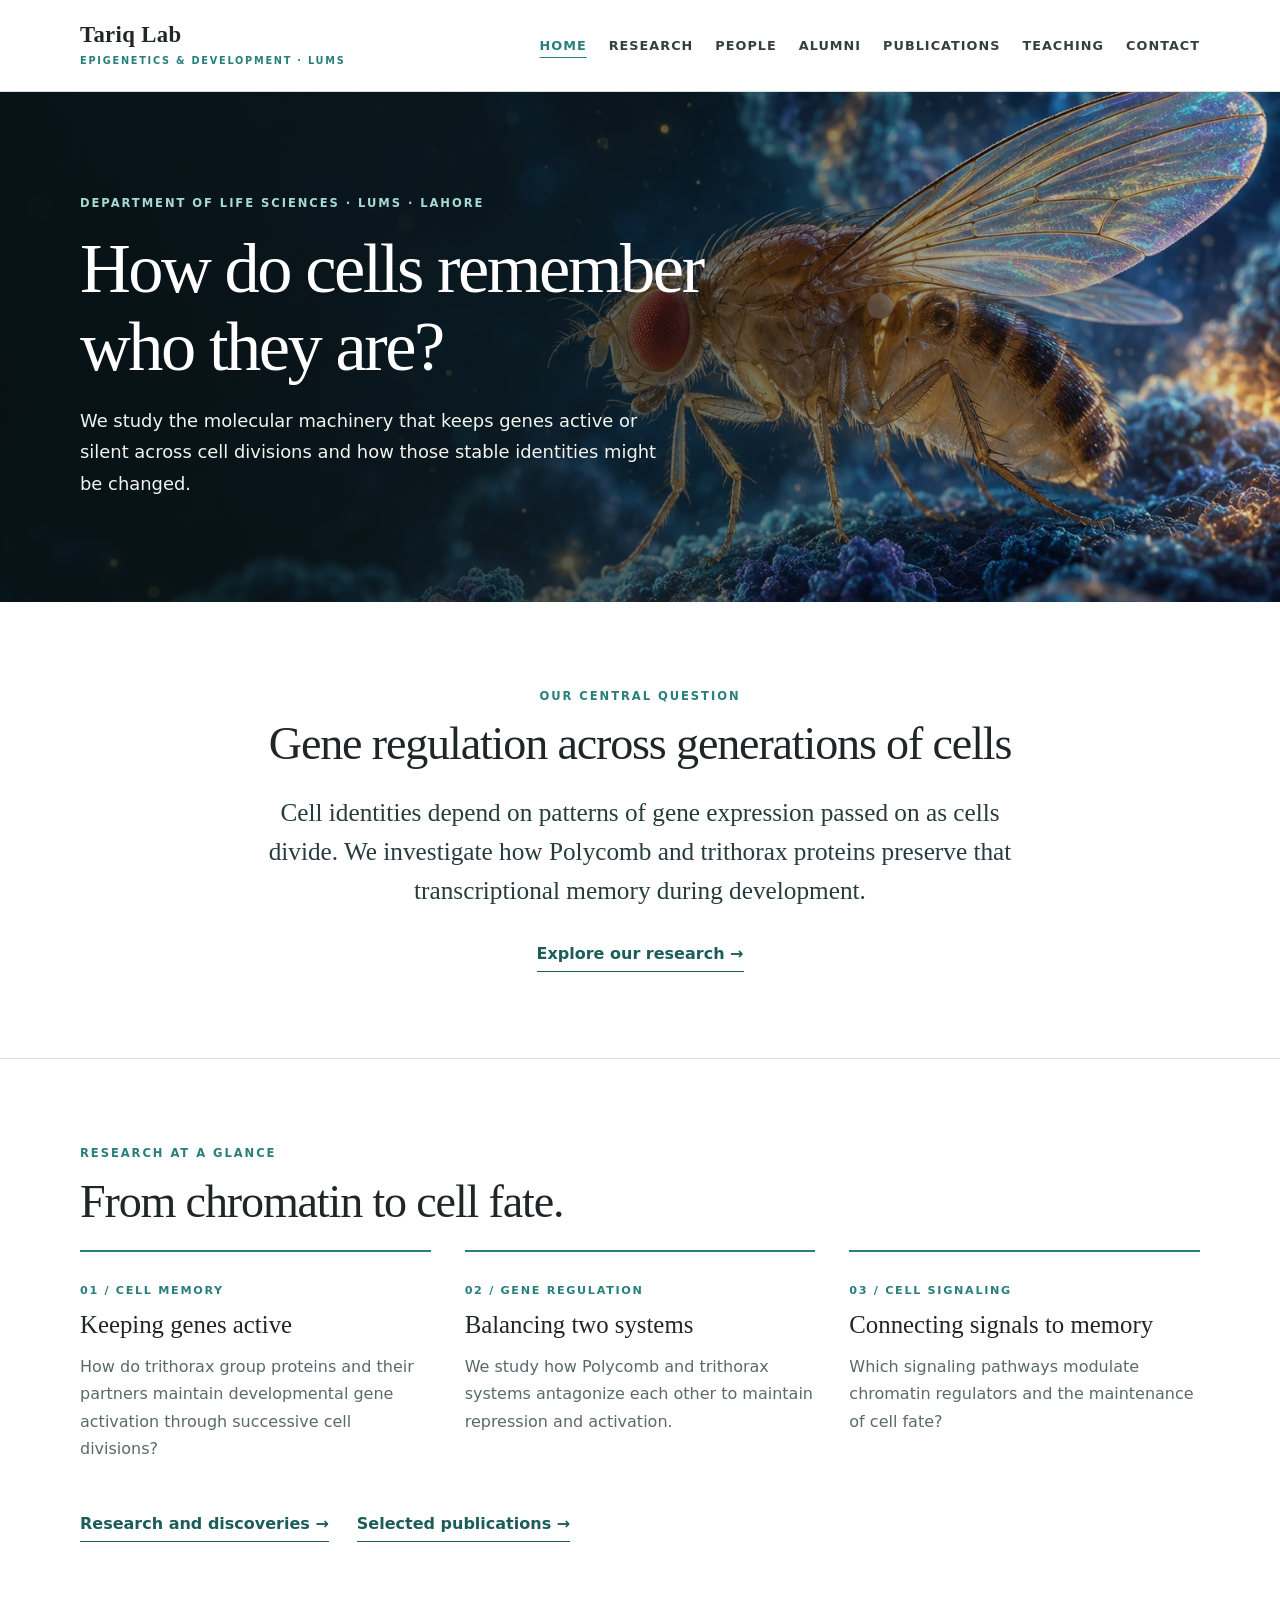
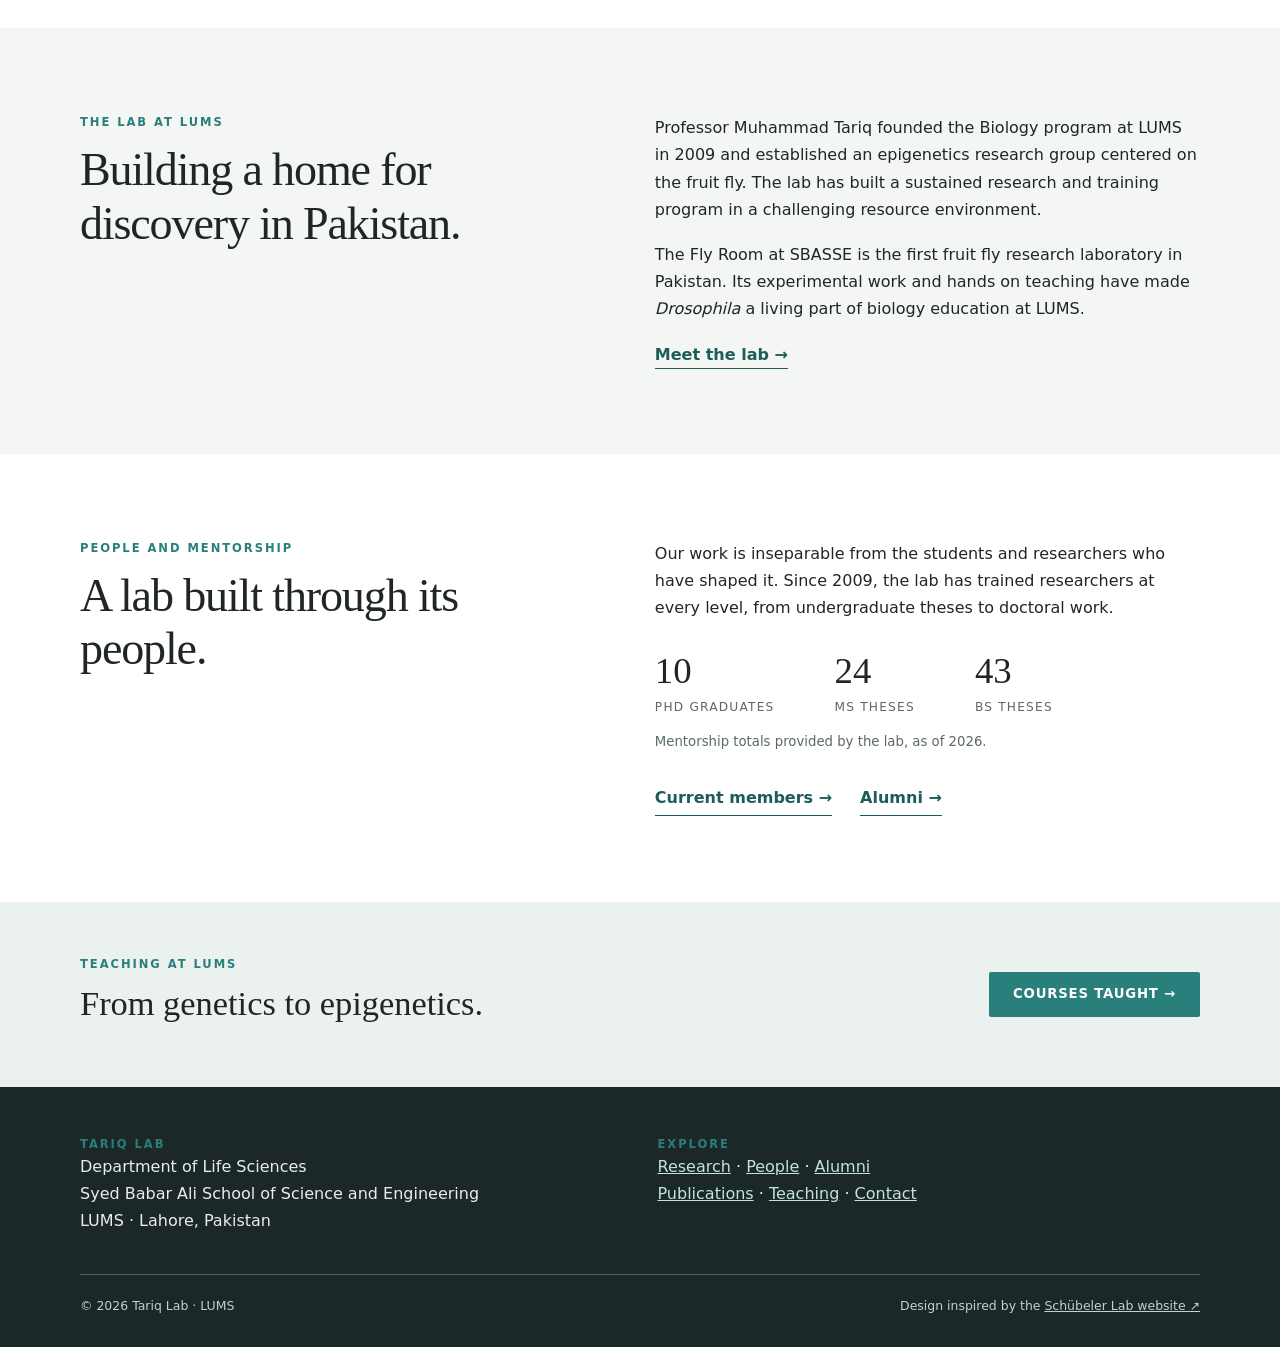
==== index.html @ 20d1ddca "Clarify Polycomb and trithorax antagonism" ====
<!doctype html>
<html lang="en"><head><meta charset="utf-8"><meta name="viewport" content="width=device-width, initial-scale=1">
<meta name="description" content="The Tariq Lab at LUMS studies epigenetic cell memory, Polycomb and trithorax gene regulation, and the maintenance of cell fate."><meta name="theme-color" content="#1c2728">
<title>Home | Tariq Lab · LUMS</title>
<link rel="icon" type="image/svg+xml" href="data:image/svg+xml,%3Csvg xmlns='http://www.w3.org/2000/svg' viewBox='0 0 64 64'%3E%3Crect width='64' height='64' rx='5' fill='%231c2728'/%3E%3Cpath d='M13 18h38M32 18v30M21 48h22' fill='none' stroke='%23d9e9e3' stroke-width='5' stroke-linecap='round'/%3E%3Ccircle cx='32' cy='32' r='6' fill='%23287f7b'/%3E%3C/svg%3E">
<link rel="stylesheet" href="styles.css"></head><body>
<a class="skip" href="#main">Skip to content</a>
<header class="site-header"><div class="wrap header-inner">
  <a class="wordmark" href="index.html">Tariq Lab<span>Epigenetics &amp; Development · LUMS</span></a>
  <nav class="desktop-nav" aria-label="Main navigation"><a href="index.html" aria-current="page">Home</a><a href="research.html">Research</a><a href="people.html">People</a><a href="alumni.html">Alumni</a><a href="publications.html">Publications</a><a href="teaching.html">Teaching</a><a href="contact.html">Contact</a></nav>
  <details class="mobile-menu"><summary>Menu</summary><nav class="mobile-nav" aria-label="Mobile navigation"><a href="index.html" aria-current="page">Home</a><a href="research.html">Research</a><a href="people.html">People</a><a href="alumni.html">Alumni</a><a href="publications.html">Publications</a><a href="teaching.html">Teaching</a><a href="contact.html">Contact</a></nav></details>
</div></header>
<section class="masthead home" aria-labelledby="page-title"><div class="wrap"><div class="eyebrow">Department of Life Sciences · LUMS · Lahore</div><h1 id="page-title">How do cells remember who they are?</h1><p>We study the molecular machinery that keeps genes active or silent across cell divisions and how those stable identities might be changed.</p></div></section>
<main id="main"><section class="section"><div class="wrap intro center"><div class="eyebrow">Our central question</div><h2>Gene regulation across generations of cells</h2><p class="lead">Cell identities depend on patterns of gene expression passed on as cells divide. We investigate how Polycomb and trithorax proteins preserve that transcriptional memory during development.</p><div class="link-row" style="justify-content:center"><a class="text-link" href="research.html">Explore our research →</a></div></div></section>
<hr class="rule"><section class="section"><div class="wrap"><div class="eyebrow">Research at a glance</div><h2>From chromatin to cell fate.</h2><div class="three">
  <article class="feature"><span class="number">01 / CELL MEMORY</span><h3>Keeping genes active</h3><p>How do trithorax group proteins and their partners maintain developmental gene activation through successive cell divisions?</p></article>
  <article class="feature"><span class="number">02 / GENE REGULATION</span><h3>Balancing two systems</h3><p>We study how Polycomb and trithorax systems antagonize each other to maintain repression and activation.</p></article>
  <article class="feature"><span class="number">03 / CELL SIGNALING</span><h3>Connecting signals to memory</h3><p>Which signaling pathways modulate chromatin regulators and the maintenance of cell fate?</p></article>
</div><div class="link-row"><a class="text-link" href="research.html">Research and discoveries →</a><a class="text-link" href="publications.html">Selected publications →</a></div></div></section>
<section class="section soft"><div class="wrap split"><div><div class="eyebrow">The lab at LUMS</div><h2>Building a home for discovery in Pakistan.</h2></div><div><p>Professor Muhammad Tariq founded the Biology program at LUMS in 2009 and established an epigenetics research group centered on the fruit fly. The lab has built a sustained research and training program in a challenging resource environment.</p><p>The Fly Room at SBASSE is the first fruit fly research laboratory in Pakistan. Its experimental work and hands on teaching have made <em>Drosophila</em> a living part of biology education at LUMS.</p><a class="text-link" href="people.html">Meet the lab →</a></div></div></section>
<section class="section"><div class="wrap split"><div><div class="eyebrow">People and mentorship</div><h2>A lab built through its people.</h2></div><div><p>Our work is inseparable from the students and researchers who have shaped it. Since 2009, the lab has trained researchers at every level, from undergraduate theses to doctoral work.</p><div class="stat-row"><div><strong>10</strong><span>PhD graduates</span></div><div><strong>24</strong><span>MS theses</span></div><div><strong>43</strong><span>BS theses</span></div></div><p class="small-note">Mentorship totals provided by the lab, as of 2026.</p><div class="link-row"><a class="text-link" href="people.html">Current members →</a><a class="text-link" href="alumni.html">Alumni →</a></div></div></div></section></main>
<aside class="related"><div class="wrap related-inner"><div><div class="eyebrow">Teaching at LUMS</div><h2>From genetics to epigenetics.</h2></div><a class="button" href="teaching.html">Courses taught →</a></div></aside>
<footer class="site-footer"><div class="wrap">
  <div class="footer-grid"><div><div class="eyebrow">Tariq Lab</div><p>Department of Life Sciences<br>Syed Babar Ali School of Science and Engineering<br>LUMS · Lahore, Pakistan</p></div>
  <div><div class="eyebrow">Explore</div><p><a href="research.html">Research</a> · <a href="people.html">People</a> · <a href="alumni.html">Alumni</a><br><a href="publications.html">Publications</a> · <a href="teaching.html">Teaching</a> · <a href="contact.html">Contact</a></p></div></div>
  <div class="footer-small"><span>© 2026 Tariq Lab · LUMS</span><span>Design inspired by the <a href="https://www.schubelerlab.org/" target="_blank" rel="noopener noreferrer">Schübeler Lab website ↗</a></span></div>
</div></footer>
</body></html>
---- styles.css ----
:root{--ink:#202627;--muted:#5b696a;--teal:#287f7b;--teal-dark:#1c5d59;--line:#d8dfdb;--paper:#fff;--soft:#f4f6f4;--serif:Georgia,'Times New Roman',serif}
*{box-sizing:border-box}html{scroll-behavior:smooth}body{margin:0;color:var(--ink);background:var(--paper);font:16px/1.7 system-ui,-apple-system,'Segoe UI',sans-serif}a{color:var(--teal-dark)}a:hover{color:#112f2d}a:focus-visible,summary:focus-visible{outline:3px solid var(--teal);outline-offset:4px}img{max-width:100%;display:block}.wrap{width:min(1120px,calc(100% - 48px));margin:auto}.narrow{max-width:760px;margin-inline:auto}.skip{position:absolute;left:-9999px;top:10px;background:white;padding:8px;z-index:20}.skip:focus{left:12px}
.site-header{background:#fff;border-bottom:1px solid var(--line);position:relative;z-index:5}.header-inner{min-height:91px;display:flex;align-items:center;justify-content:space-between;gap:34px}.wordmark{font:700 1.42rem/1 var(--serif);letter-spacing:.015em;color:var(--ink);text-decoration:none;white-space:nowrap}.wordmark span{display:block;font:600 .61rem/1.4 system-ui,sans-serif;letter-spacing:.18em;text-transform:uppercase;color:var(--teal);margin-top:7px}.desktop-nav{display:flex;gap:22px;align-items:center;flex-wrap:wrap}.desktop-nav a,.mobile-nav a{color:#34403f;text-decoration:none;font-size:.8rem;font-weight:650;letter-spacing:.08em;text-transform:uppercase}.desktop-nav a:hover,.desktop-nav a[aria-current],.mobile-nav a[aria-current]{color:var(--teal);text-decoration:underline;text-underline-offset:7px}.mobile-menu{display:none}
.eyebrow,.kicker{font-size:.72rem;line-height:1.5;letter-spacing:.17em;text-transform:uppercase;font-weight:750;color:var(--teal)}.masthead{position:relative;background:#151d1e;color:#fff;isolation:isolate;overflow:hidden}.masthead:before{content:'';position:absolute;inset:0;background:linear-gradient(90deg,rgba(8,18,19,.92) 0%,rgba(12,24,24,.75) 42%,rgba(12,24,24,.12) 100%),url('fly-editorial.webp') center 47%/cover;z-index:0}.masthead.home{min-height:510px;display:flex;align-items:center}.masthead.inner{min-height:260px;display:flex;align-items:center}.masthead.inner:before{background:linear-gradient(90deg,rgba(8,18,19,.94),rgba(8,18,19,.63)),url('fly-editorial.webp') center 51%/cover}.masthead h1{font:400 clamp(2.6rem,5.5vw,5rem)/1.1 var(--serif);letter-spacing:-.035em;max-width:750px;margin:18px 0 20px}.masthead.home h1{max-width:680px}.masthead p{font-size:1.12rem;max-width:600px;line-height:1.75;color:#f1f4f1;margin:0}.masthead .eyebrow{color:#a7dad3}.masthead .wrap{position:relative;z-index:1;padding-block:74px}.masthead.inner .wrap{padding-block:55px}.hero-credit{position:absolute;z-index:1;bottom:15px;right:max(24px,calc((100vw - 1120px)/2));font-size:.68rem;color:#e3efeb;background:#18272699;padding:4px 9px}
.section{padding:86px 0}.section.soft{background:var(--soft)}.section h2,.page-title{font:400 clamp(2.1rem,3.6vw,3.45rem)/1.16 var(--serif);letter-spacing:-.025em;margin:12px 0 22px}.section h3{font:400 1.55rem/1.25 var(--serif);margin:8px 0 12px}.section p{margin:0 0 18px}.lead{font:400 clamp(1.23rem,2vw,1.58rem)/1.55 var(--serif);color:#283c3c}.intro{max-width:780px}.intro.center{text-align:center;margin:auto}.intro.center .lead{margin:0}.text-link{font-weight:700;text-decoration:none;border-bottom:1px solid currentColor;padding-bottom:4px}.text-link:hover{border-bottom-width:2px}.button{display:inline-flex;align-items:center;justify-content:center;background:var(--teal);color:white;text-decoration:none;border-radius:2px;padding:11px 24px;font-weight:700;font-size:.83rem;letter-spacing:.06em;text-transform:uppercase}.button:hover{color:white;background:var(--teal-dark)}.link-row{display:flex;gap:28px;align-items:center;flex-wrap:wrap;margin-top:30px}.rule{border:0;border-top:1px solid var(--line);margin:0}.split{display:grid;grid-template-columns:minmax(0,1fr) minmax(0,1.15fr);gap:9%;align-items:start}.statement{font:400 1.65rem/1.5 var(--serif);max-width:850px;margin:0 auto;text-align:center}.three{display:grid;grid-template-columns:repeat(3,minmax(0,1fr));gap:34px}.feature{border-top:2px solid var(--teal);padding-top:23px}.feature .number{font:.7rem system-ui,sans-serif;color:var(--teal);font-weight:700;letter-spacing:.15em}.feature p{color:var(--muted)}.feature a{font-size:.85rem;font-weight:700}.chapter{display:grid;grid-template-columns:190px minmax(0,1fr);gap:55px}.side{font-size:.75rem;font-weight:700;letter-spacing:.13em;text-transform:uppercase;color:var(--muted);padding-top:14px}.side a{display:block;margin:0 0 12px;text-decoration:none}.side a[aria-current]{color:var(--teal)}.side .side-title{font:400 1.16rem var(--serif);letter-spacing:0;text-transform:none;color:var(--teal);margin-bottom:18px}.chapter-body{max-width:815px}.chapter-body>p{max-width:760px}.divider-heading{font:400 2rem/1.2 var(--serif);margin:56px 0 22px}.items{border-top:1px solid var(--line)}.item{padding:22px 0;border-bottom:1px solid var(--line);display:grid;grid-template-columns:115px 1fr;gap:25px}.item .label{font-size:.74rem;letter-spacing:.1em;text-transform:uppercase;font-weight:700;color:var(--teal)}.item h3{margin:0 0 5px;font:400 1.42rem/1.3 var(--serif)}.item p{margin:0;color:var(--muted)}.item .year{font:400 1.45rem var(--serif);color:var(--teal)}.item .pub-title{font:400 1.31rem/1.35 var(--serif);text-decoration:none}.item .pub-meta{font-size:.87rem;color:var(--muted);margin-top:7px}.people-grid{display:grid;grid-template-columns:repeat(3,minmax(0,1fr));gap:0 30px}.person{padding:23px 0 24px;border-top:1px solid var(--line)}.person h3{font:400 1.33rem/1.3 var(--serif);margin:0 0 5px}.person .role{color:var(--teal);font-size:.74rem;text-transform:uppercase;letter-spacing:.1em;font-weight:750;margin:0 0 5px}.person p{font-size:.87rem;color:var(--muted);margin:0}.person .years{font-size:.79rem;color:var(--muted)}.stat-row{display:flex;gap:60px;flex-wrap:wrap;margin:28px 0 12px}.stat-row strong{display:block;font:400 2.3rem var(--serif)}.stat-row span{font-size:.76rem;text-transform:uppercase;letter-spacing:.1em;color:var(--muted)}.small-note{font-size:.83rem;color:var(--muted)}.related{background:#eaf1ee;padding:54px 0}.related-inner{display:flex;align-items:center;justify-content:space-between;gap:30px}.related h2{font:400 2.15rem/1.25 var(--serif);margin:8px 0}.site-footer{background:#1c2728;color:#e8eeea;padding:49px 0 30px}.footer-grid{display:grid;grid-template-columns:1fr 1fr;gap:35px;align-items:start}.site-footer a{color:#c2e3da}.site-footer p{margin:0}.footer-small{border-top:1px solid #526260;margin-top:40px;padding-top:20px;display:flex;justify-content:space-between;gap:25px;flex-wrap:wrap;font-size:.78rem;color:#c4d0cd}.footer-small a{color:#c4d0cd}
@media(max-width:1050px){.desktop-nav{gap:13px}.desktop-nav a{font-size:.72rem}.wordmark{font-size:1.3rem}}@media(max-width:900px){.wrap{width:min(100% - 36px,1120px)}.header-inner{min-height:75px}.desktop-nav{display:none}.mobile-menu{display:block;position:relative}.mobile-menu summary{cursor:pointer;list-style:none;border:1px solid var(--line);padding:7px 13px;color:var(--ink);font-size:.85rem}.mobile-menu summary::-webkit-details-marker{display:none}.mobile-nav{position:absolute;right:0;top:43px;min-width:220px;background:white;box-shadow:0 15px 35px #18262625;border:1px solid var(--line);padding:12px 20px}.mobile-nav a{display:block;padding:9px 0}.masthead.home{min-height:480px}.masthead:before{background:linear-gradient(90deg,rgba(8,18,19,.90),rgba(8,18,19,.55)),url('fly-editorial.webp') 61% center/cover}.masthead.inner{min-height:220px}.masthead h1{font-size:clamp(2.4rem,9vw,3.8rem)}.section{padding:59px 0}.split,.chapter{display:block}.side{border-bottom:1px solid var(--line);padding-bottom:15px;margin-bottom:29px}.side .side-title{display:block;margin-bottom:12px}.side a{display:inline-block;margin-right:18px}.three,.people-grid{grid-template-columns:1fr 1fr}.related-inner,.footer-grid{display:block}.related .button{margin-top:20px}.footer-grid>div+div{margin-top:25px}}@media(max-width:520px){.three,.people-grid{grid-template-columns:1fr}.item{grid-template-columns:minmax(0,1fr);gap:8px}.item .label{overflow-wrap:anywhere}.stat-row{gap:30px}.masthead .wrap{padding-block:58px}.hero-credit{display:none}}
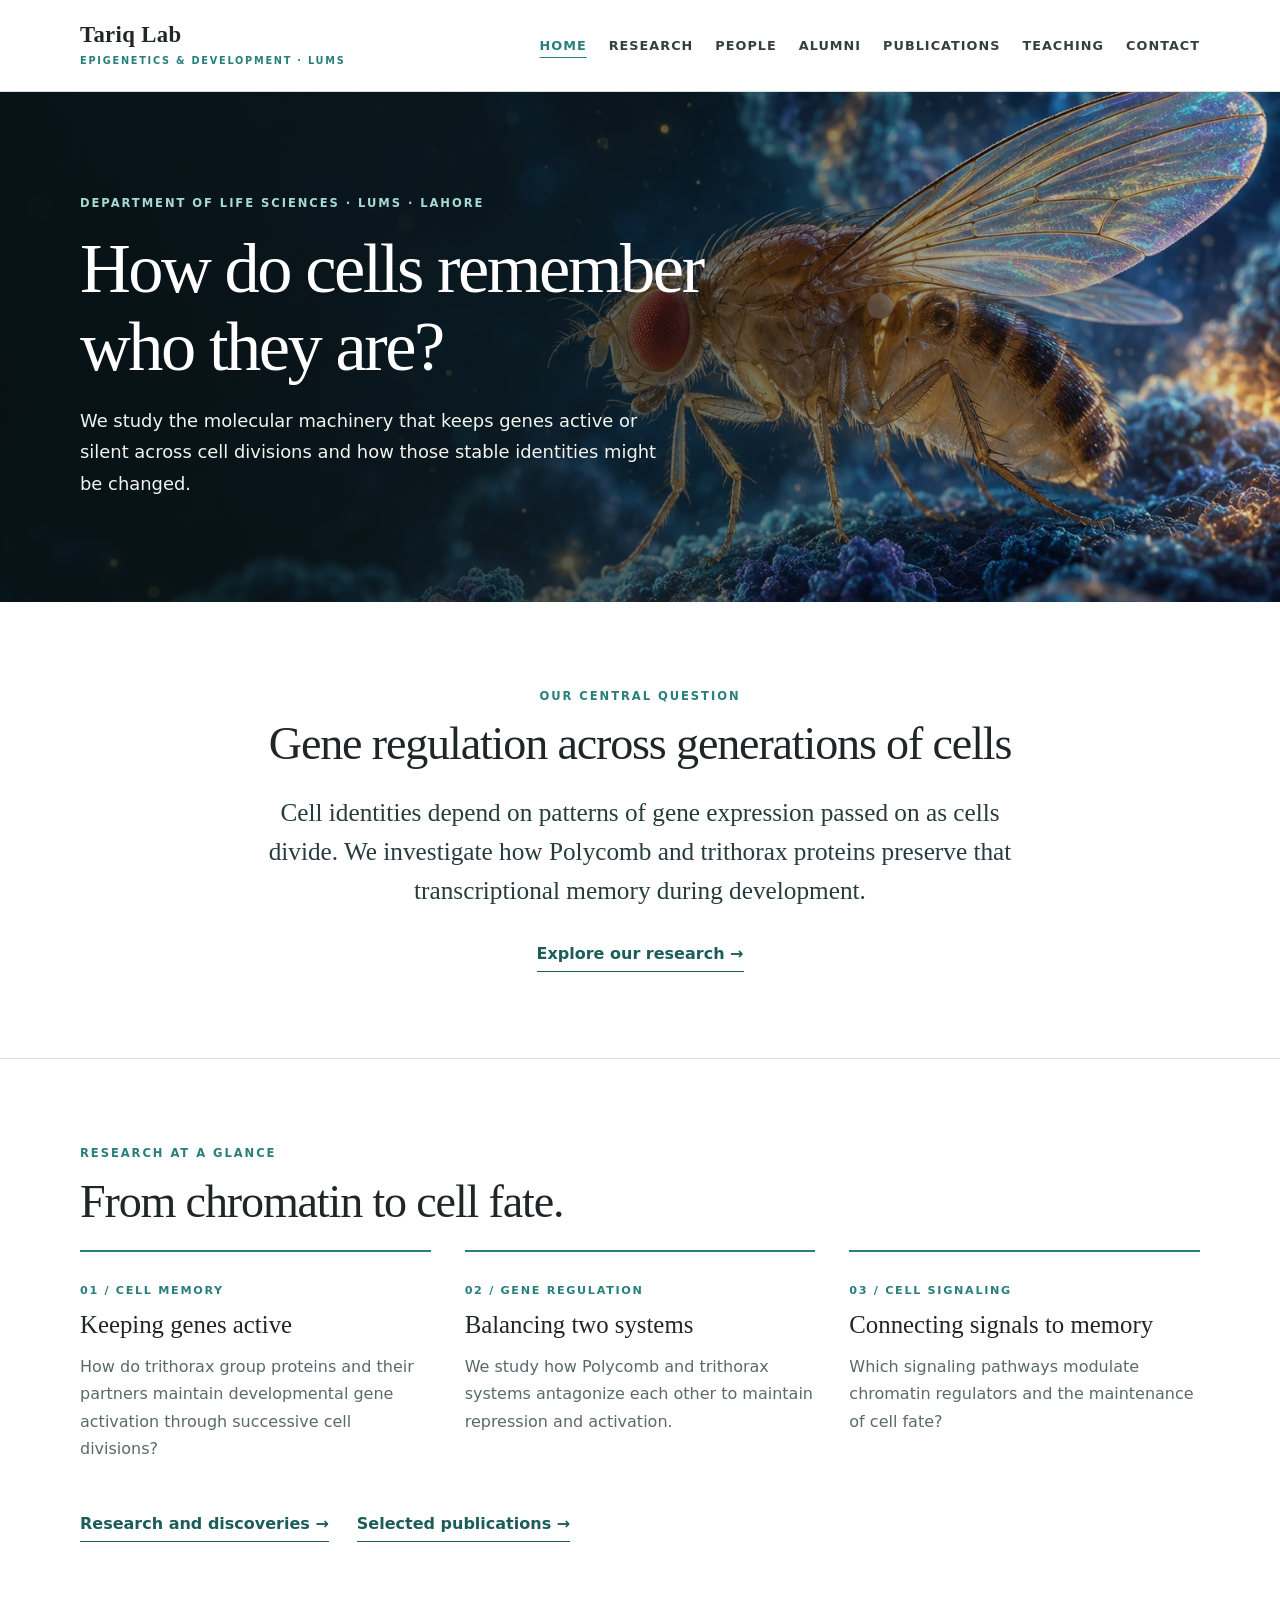
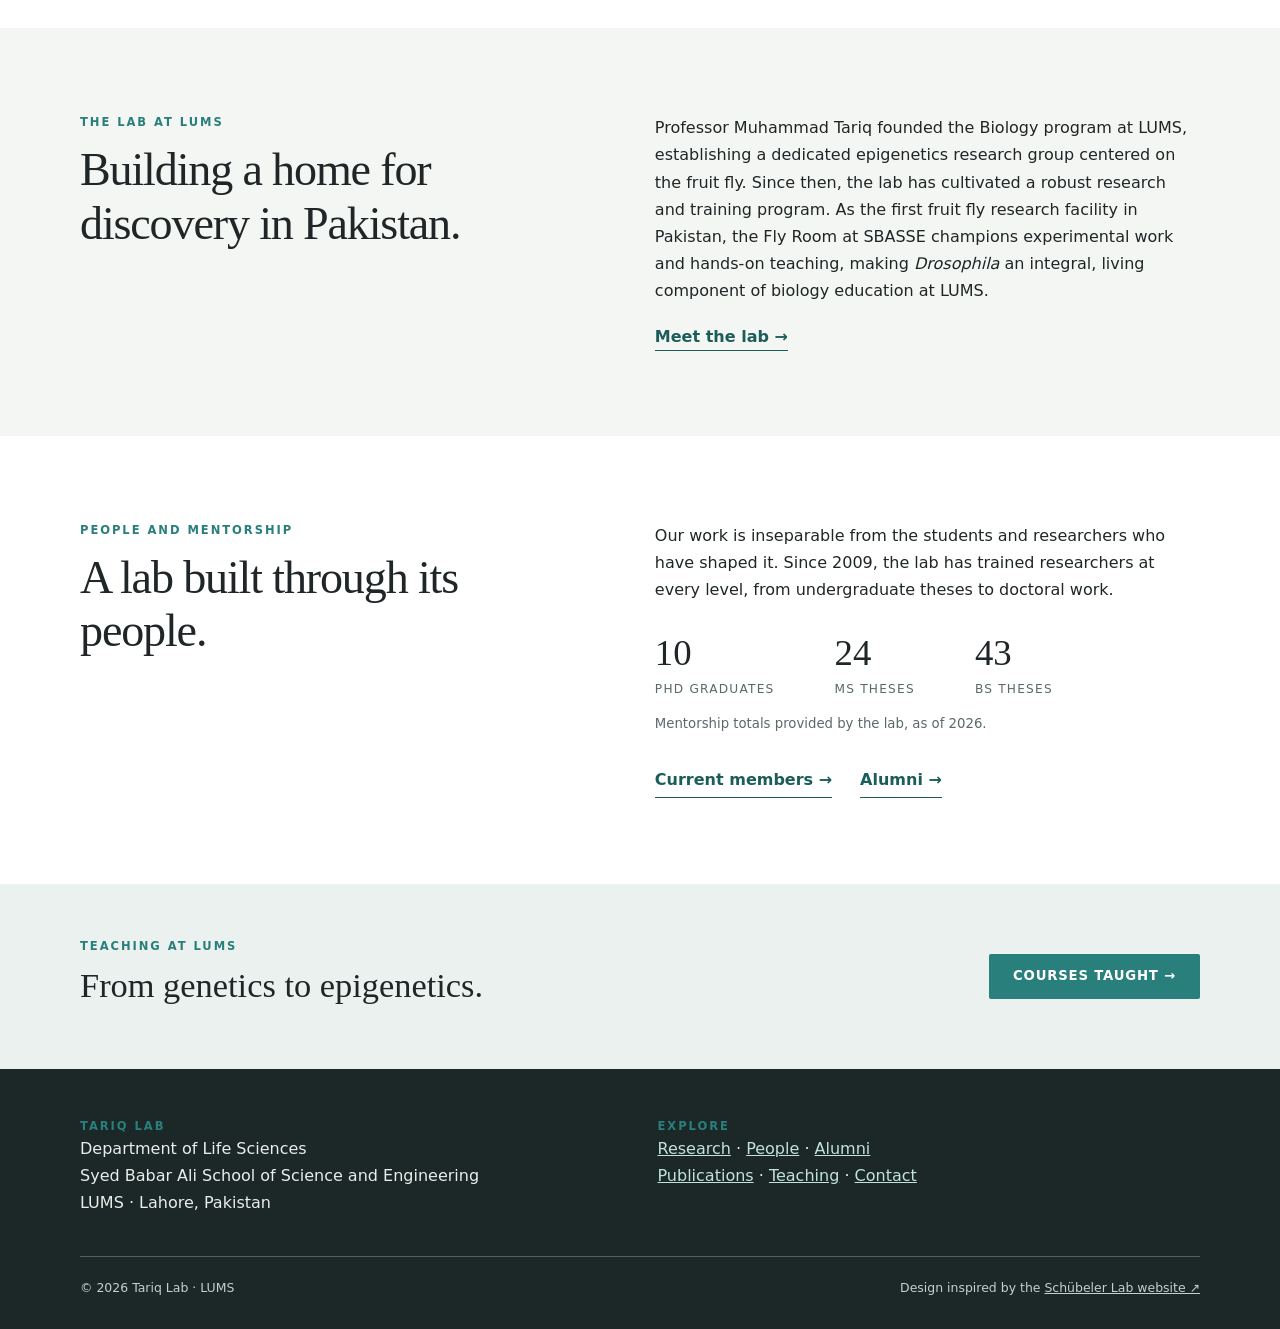
==== commit 5972a65d: "Update Building a home for discovery text" ====
--- a/index.html
+++ b/index.html
@@ -17,7 +17,7 @@
   <article class="feature"><span class="number">02 / GENE REGULATION</span><h3>Balancing two systems</h3><p>We study how Polycomb and trithorax systems antagonize each other to maintain repression and activation.</p></article>
   <article class="feature"><span class="number">03 / CELL SIGNALING</span><h3>Connecting signals to memory</h3><p>Which signaling pathways modulate chromatin regulators and the maintenance of cell fate?</p></article>
 </div><div class="link-row"><a class="text-link" href="research.html">Research and discoveries →</a><a class="text-link" href="publications.html">Selected publications →</a></div></div></section>
-<section class="section soft"><div class="wrap split"><div><div class="eyebrow">The lab at LUMS</div><h2>Building a home for discovery in Pakistan.</h2></div><div><p>Professor Muhammad Tariq founded the Biology program at LUMS in 2009 and established an epigenetics research group centered on the fruit fly. The lab has built a sustained research and training program in a challenging resource environment.</p><p>The Fly Room at SBASSE is the first fruit fly research laboratory in Pakistan. Its experimental work and hands on teaching have made <em>Drosophila</em> a living part of biology education at LUMS.</p><a class="text-link" href="people.html">Meet the lab →</a></div></div></section>
+<section class="section soft"><div class="wrap split"><div><div class="eyebrow">The lab at LUMS</div><h2>Building a home for discovery in Pakistan.</h2></div><div><p>Professor Muhammad Tariq founded the Biology program at LUMS, establishing a dedicated epigenetics research group centered on the fruit fly. Since then, the lab has cultivated a robust research and training program. As the first fruit fly research facility in Pakistan, the Fly Room at SBASSE champions experimental work and hands-on teaching, making <em>Drosophila</em> an integral, living component of biology education at LUMS.</p><a class="text-link" href="people.html">Meet the lab →</a></div></div></section>
 <section class="section"><div class="wrap split"><div><div class="eyebrow">People and mentorship</div><h2>A lab built through its people.</h2></div><div><p>Our work is inseparable from the students and researchers who have shaped it. Since 2009, the lab has trained researchers at every level, from undergraduate theses to doctoral work.</p><div class="stat-row"><div><strong>10</strong><span>PhD graduates</span></div><div><strong>24</strong><span>MS theses</span></div><div><strong>43</strong><span>BS theses</span></div></div><p class="small-note">Mentorship totals provided by the lab, as of 2026.</p><div class="link-row"><a class="text-link" href="people.html">Current members →</a><a class="text-link" href="alumni.html">Alumni →</a></div></div></div></section></main>
 <aside class="related"><div class="wrap related-inner"><div><div class="eyebrow">Teaching at LUMS</div><h2>From genetics to epigenetics.</h2></div><a class="button" href="teaching.html">Courses taught →</a></div></aside>
 <footer class="site-footer"><div class="wrap">
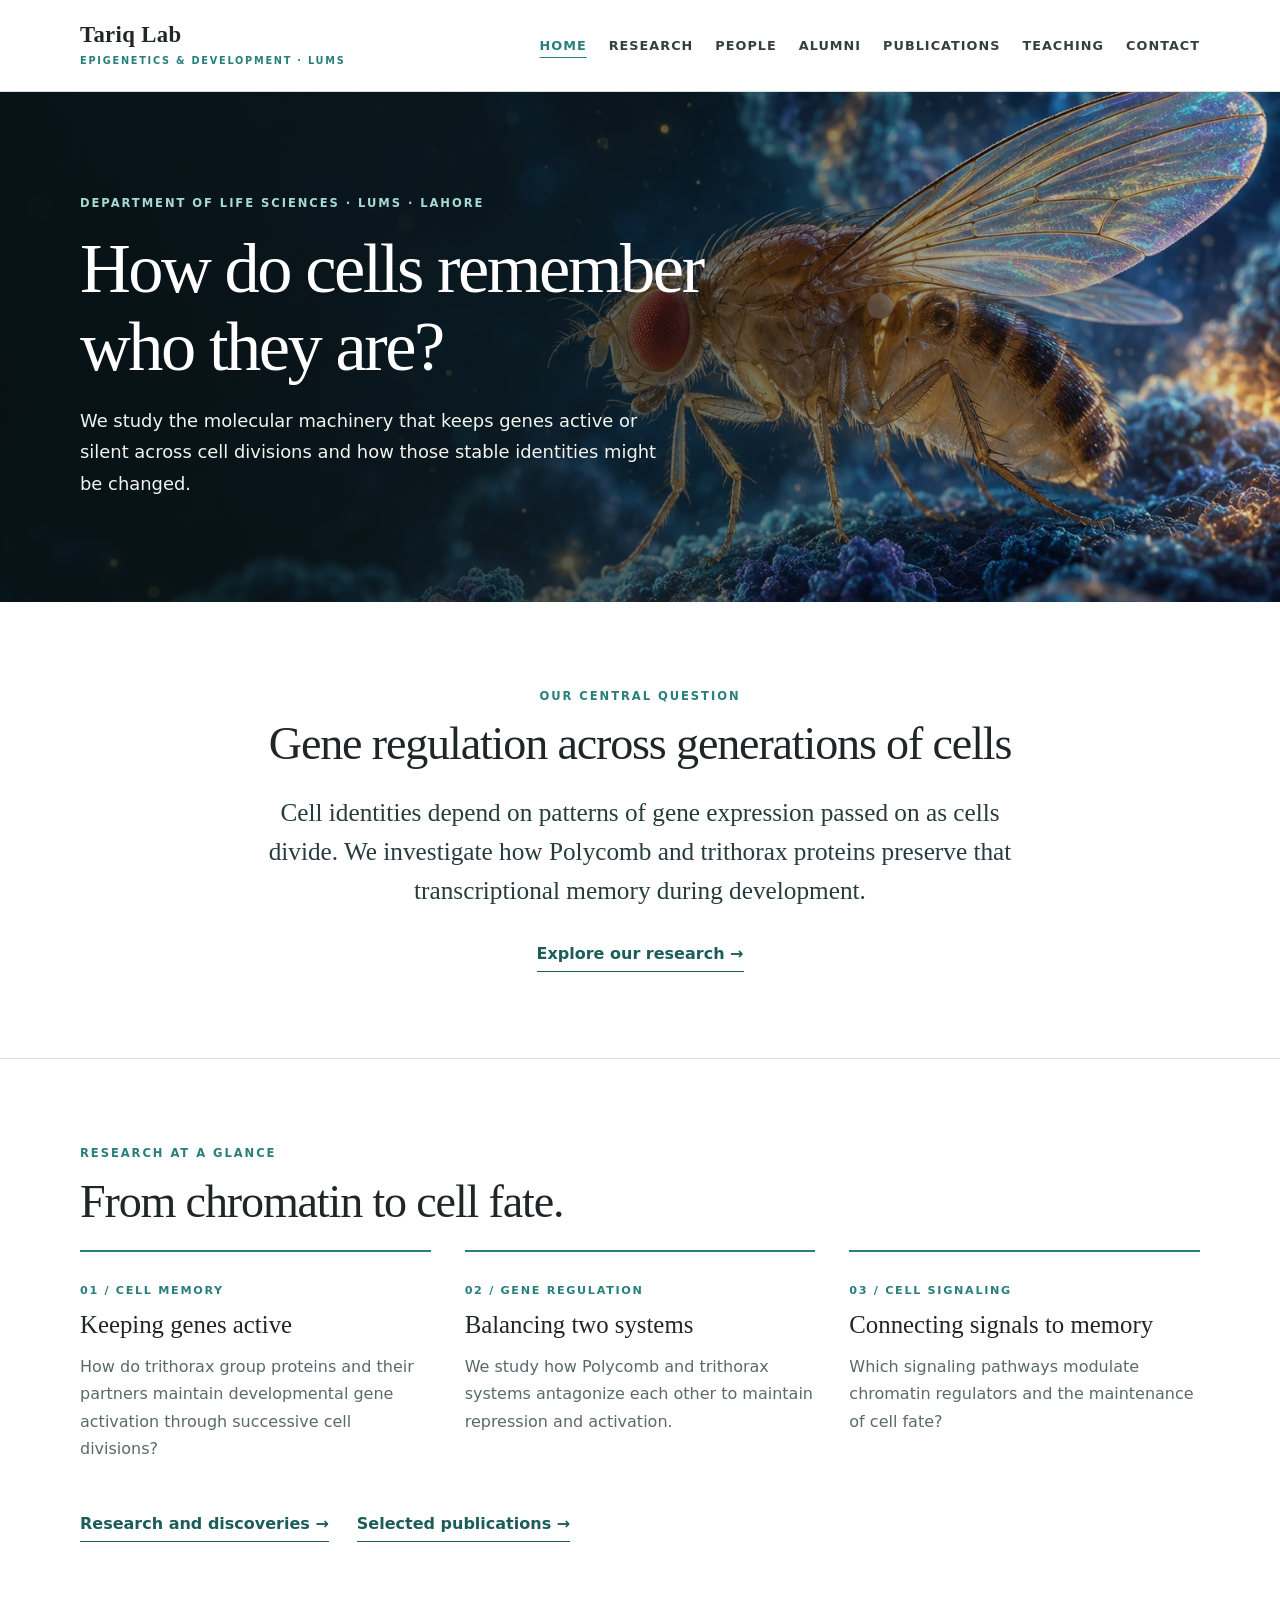
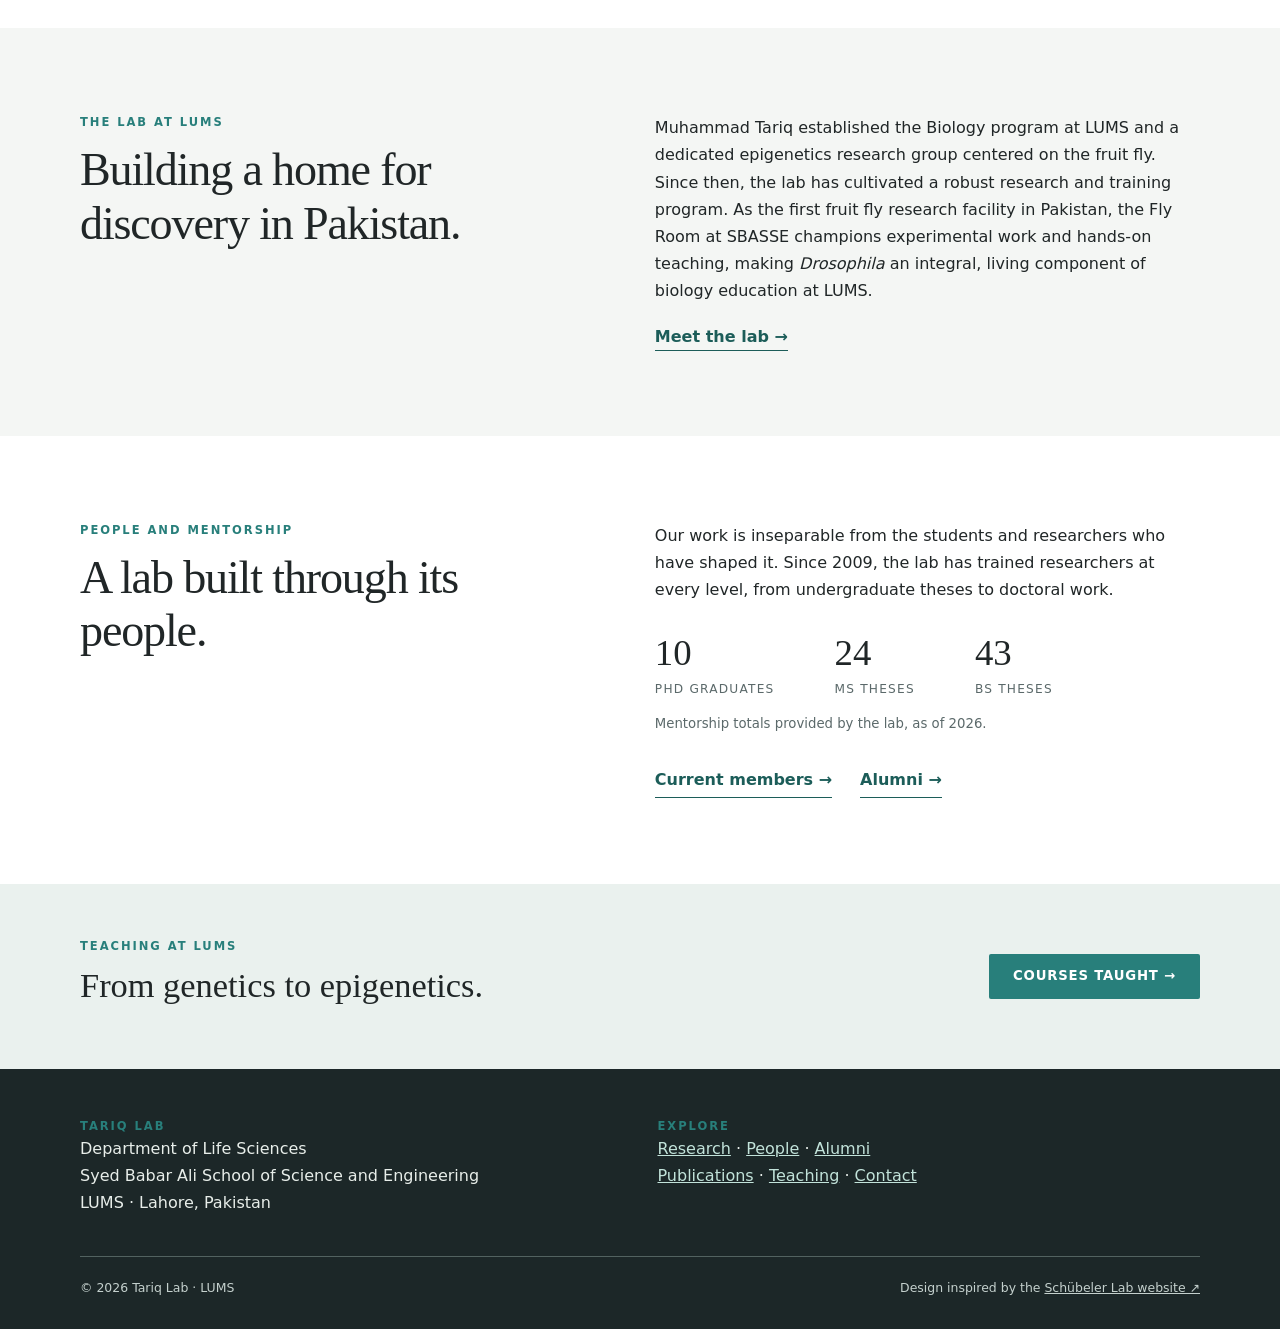
==== commit d1aef7af: "Update Muhammad Tariq biography and home introduction" ====
--- a/index.html
+++ b/index.html
@@ -17,7 +17,7 @@
   <article class="feature"><span class="number">02 / GENE REGULATION</span><h3>Balancing two systems</h3><p>We study how Polycomb and trithorax systems antagonize each other to maintain repression and activation.</p></article>
   <article class="feature"><span class="number">03 / CELL SIGNALING</span><h3>Connecting signals to memory</h3><p>Which signaling pathways modulate chromatin regulators and the maintenance of cell fate?</p></article>
 </div><div class="link-row"><a class="text-link" href="research.html">Research and discoveries →</a><a class="text-link" href="publications.html">Selected publications →</a></div></div></section>
-<section class="section soft"><div class="wrap split"><div><div class="eyebrow">The lab at LUMS</div><h2>Building a home for discovery in Pakistan.</h2></div><div><p>Professor Muhammad Tariq founded the Biology program at LUMS, establishing a dedicated epigenetics research group centered on the fruit fly. Since then, the lab has cultivated a robust research and training program. As the first fruit fly research facility in Pakistan, the Fly Room at SBASSE champions experimental work and hands-on teaching, making <em>Drosophila</em> an integral, living component of biology education at LUMS.</p><a class="text-link" href="people.html">Meet the lab →</a></div></div></section>
+<section class="section soft"><div class="wrap split"><div><div class="eyebrow">The lab at LUMS</div><h2>Building a home for discovery in Pakistan.</h2></div><div><p>Muhammad Tariq established the Biology program at LUMS and a dedicated epigenetics research group centered on the fruit fly. Since then, the lab has cultivated a robust research and training program. As the first fruit fly research facility in Pakistan, the Fly Room at SBASSE champions experimental work and hands-on teaching, making <em>Drosophila</em> an integral, living component of biology education at LUMS.</p><a class="text-link" href="people.html">Meet the lab →</a></div></div></section>
 <section class="section"><div class="wrap split"><div><div class="eyebrow">People and mentorship</div><h2>A lab built through its people.</h2></div><div><p>Our work is inseparable from the students and researchers who have shaped it. Since 2009, the lab has trained researchers at every level, from undergraduate theses to doctoral work.</p><div class="stat-row"><div><strong>10</strong><span>PhD graduates</span></div><div><strong>24</strong><span>MS theses</span></div><div><strong>43</strong><span>BS theses</span></div></div><p class="small-note">Mentorship totals provided by the lab, as of 2026.</p><div class="link-row"><a class="text-link" href="people.html">Current members →</a><a class="text-link" href="alumni.html">Alumni →</a></div></div></div></section></main>
 <aside class="related"><div class="wrap related-inner"><div><div class="eyebrow">Teaching at LUMS</div><h2>From genetics to epigenetics.</h2></div><a class="button" href="teaching.html">Courses taught →</a></div></aside>
 <footer class="site-footer"><div class="wrap">
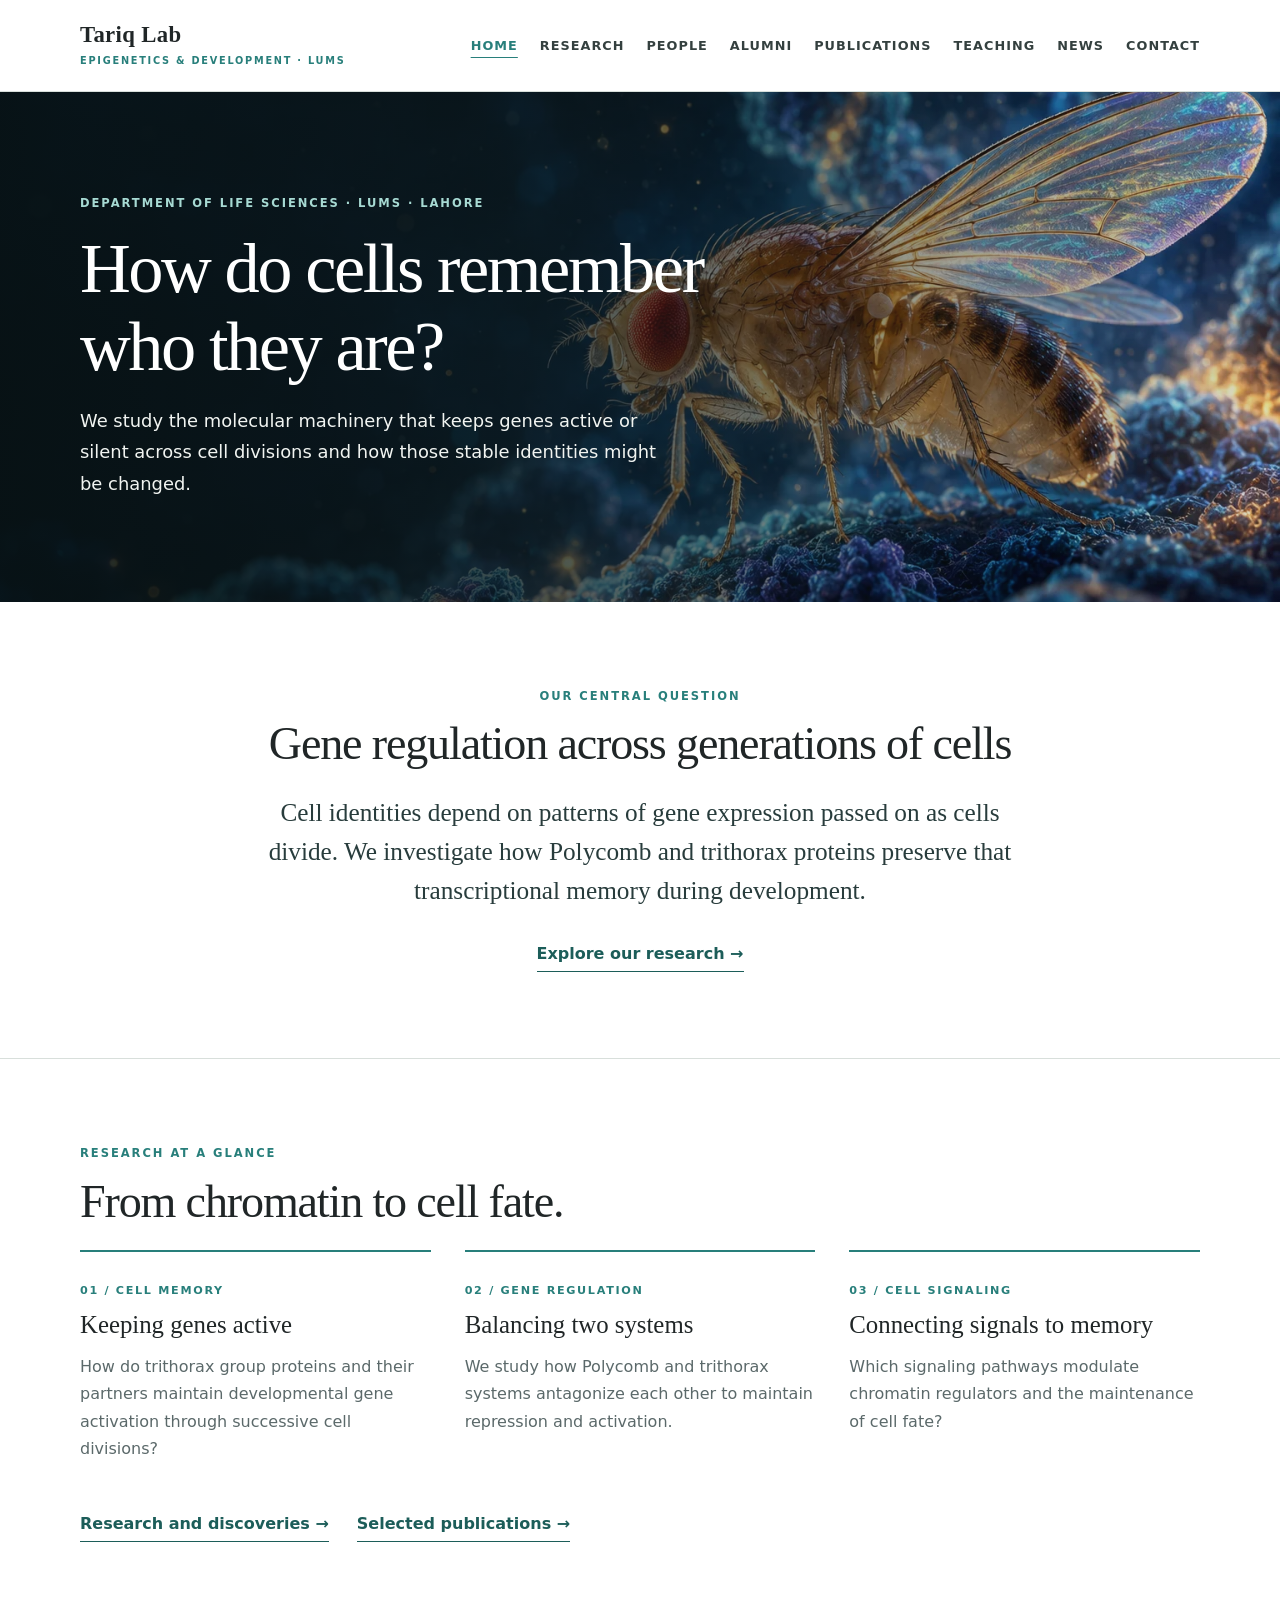
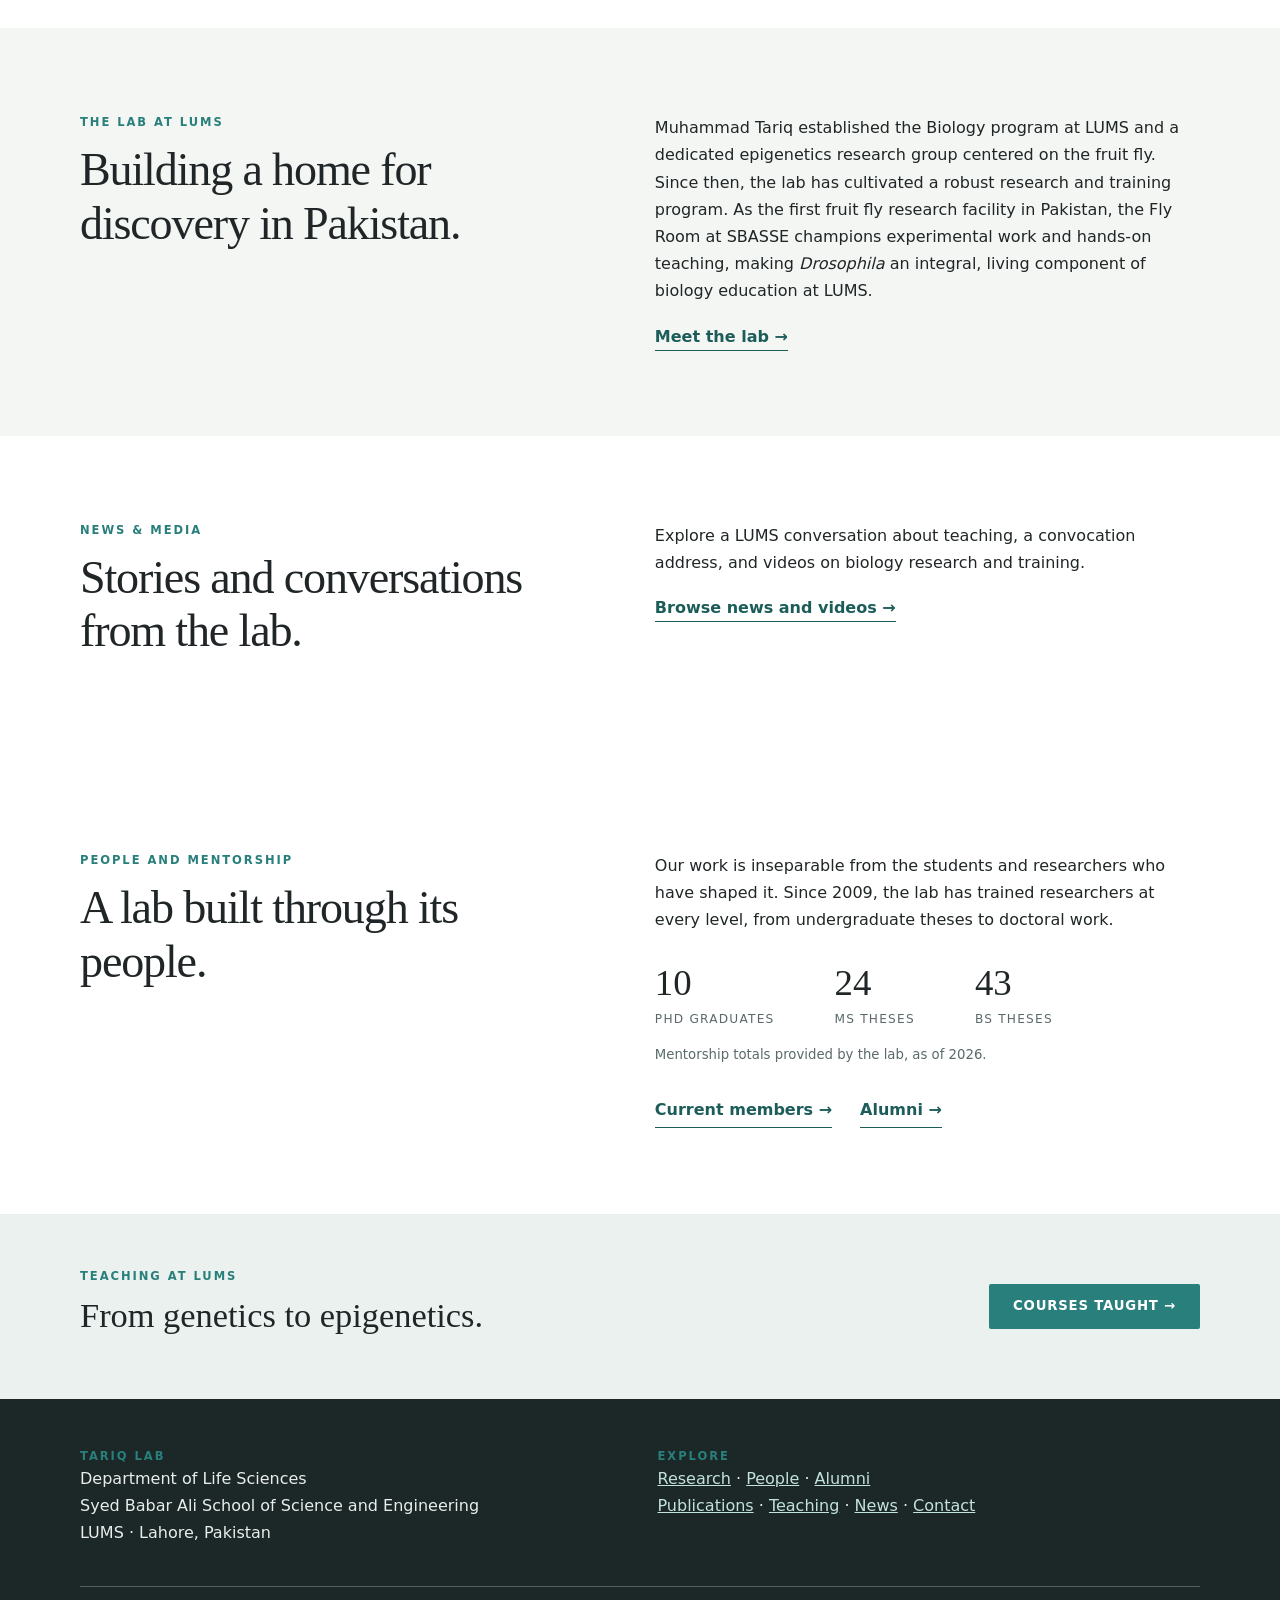
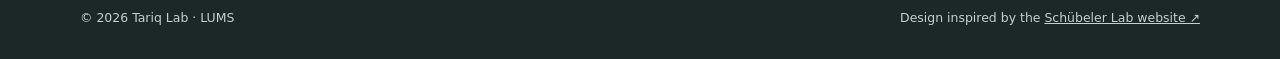
==== commit 60b90d01: "Add News page and navigation with eight media links" ====
--- a/index.html
+++ b/index.html
@@ -7,8 +7,8 @@
 <a class="skip" href="#main">Skip to content</a>
 <header class="site-header"><div class="wrap header-inner">
   <a class="wordmark" href="index.html">Tariq Lab<span>Epigenetics &amp; Development · LUMS</span></a>
-  <nav class="desktop-nav" aria-label="Main navigation"><a href="index.html" aria-current="page">Home</a><a href="research.html">Research</a><a href="people.html">People</a><a href="alumni.html">Alumni</a><a href="publications.html">Publications</a><a href="teaching.html">Teaching</a><a href="contact.html">Contact</a></nav>
-  <details class="mobile-menu"><summary>Menu</summary><nav class="mobile-nav" aria-label="Mobile navigation"><a href="index.html" aria-current="page">Home</a><a href="research.html">Research</a><a href="people.html">People</a><a href="alumni.html">Alumni</a><a href="publications.html">Publications</a><a href="teaching.html">Teaching</a><a href="contact.html">Contact</a></nav></details>
+  <nav class="desktop-nav" aria-label="Main navigation"><a href="index.html" aria-current="page">Home</a><a href="research.html">Research</a><a href="people.html">People</a><a href="alumni.html">Alumni</a><a href="publications.html">Publications</a><a href="teaching.html">Teaching</a><a href="news.html">News</a><a href="contact.html">Contact</a></nav>
+  <details class="mobile-menu"><summary>Menu</summary><nav class="mobile-nav" aria-label="Mobile navigation"><a href="index.html" aria-current="page">Home</a><a href="research.html">Research</a><a href="people.html">People</a><a href="alumni.html">Alumni</a><a href="publications.html">Publications</a><a href="teaching.html">Teaching</a><a href="news.html">News</a><a href="contact.html">Contact</a></nav></details>
 </div></header>
 <section class="masthead home" aria-labelledby="page-title"><div class="wrap"><div class="eyebrow">Department of Life Sciences · LUMS · Lahore</div><h1 id="page-title">How do cells remember who they are?</h1><p>We study the molecular machinery that keeps genes active or silent across cell divisions and how those stable identities might be changed.</p></div></section>
 <main id="main"><section class="section"><div class="wrap intro center"><div class="eyebrow">Our central question</div><h2>Gene regulation across generations of cells</h2><p class="lead">Cell identities depend on patterns of gene expression passed on as cells divide. We investigate how Polycomb and trithorax proteins preserve that transcriptional memory during development.</p><div class="link-row" style="justify-content:center"><a class="text-link" href="research.html">Explore our research →</a></div></div></section>
@@ -18,11 +18,12 @@
   <article class="feature"><span class="number">03 / CELL SIGNALING</span><h3>Connecting signals to memory</h3><p>Which signaling pathways modulate chromatin regulators and the maintenance of cell fate?</p></article>
 </div><div class="link-row"><a class="text-link" href="research.html">Research and discoveries →</a><a class="text-link" href="publications.html">Selected publications →</a></div></div></section>
 <section class="section soft"><div class="wrap split"><div><div class="eyebrow">The lab at LUMS</div><h2>Building a home for discovery in Pakistan.</h2></div><div><p>Muhammad Tariq established the Biology program at LUMS and a dedicated epigenetics research group centered on the fruit fly. Since then, the lab has cultivated a robust research and training program. As the first fruit fly research facility in Pakistan, the Fly Room at SBASSE champions experimental work and hands-on teaching, making <em>Drosophila</em> an integral, living component of biology education at LUMS.</p><a class="text-link" href="people.html">Meet the lab →</a></div></div></section>
+<section class="section"><div class="wrap split"><div><div class="eyebrow">News &amp; media</div><h2>Stories and conversations from the lab.</h2></div><div><p>Explore a LUMS conversation about teaching, a convocation address, and videos on biology research and training.</p><p><a class="text-link" href="news.html">Browse news and videos →</a></p></div></div></section>
 <section class="section"><div class="wrap split"><div><div class="eyebrow">People and mentorship</div><h2>A lab built through its people.</h2></div><div><p>Our work is inseparable from the students and researchers who have shaped it. Since 2009, the lab has trained researchers at every level, from undergraduate theses to doctoral work.</p><div class="stat-row"><div><strong>10</strong><span>PhD graduates</span></div><div><strong>24</strong><span>MS theses</span></div><div><strong>43</strong><span>BS theses</span></div></div><p class="small-note">Mentorship totals provided by the lab, as of 2026.</p><div class="link-row"><a class="text-link" href="people.html">Current members →</a><a class="text-link" href="alumni.html">Alumni →</a></div></div></div></section></main>
 <aside class="related"><div class="wrap related-inner"><div><div class="eyebrow">Teaching at LUMS</div><h2>From genetics to epigenetics.</h2></div><a class="button" href="teaching.html">Courses taught →</a></div></aside>
 <footer class="site-footer"><div class="wrap">
   <div class="footer-grid"><div><div class="eyebrow">Tariq Lab</div><p>Department of Life Sciences<br>Syed Babar Ali School of Science and Engineering<br>LUMS · Lahore, Pakistan</p></div>
-  <div><div class="eyebrow">Explore</div><p><a href="research.html">Research</a> · <a href="people.html">People</a> · <a href="alumni.html">Alumni</a><br><a href="publications.html">Publications</a> · <a href="teaching.html">Teaching</a> · <a href="contact.html">Contact</a></p></div></div>
+  <div><div class="eyebrow">Explore</div><p><a href="research.html">Research</a> · <a href="people.html">People</a> · <a href="alumni.html">Alumni</a><br><a href="publications.html">Publications</a> · <a href="teaching.html">Teaching</a> · <a href="news.html">News</a> · <a href="contact.html">Contact</a></p></div></div>
   <div class="footer-small"><span>© 2026 Tariq Lab · LUMS</span><span>Design inspired by the <a href="https://www.schubelerlab.org/" target="_blank" rel="noopener noreferrer">Schübeler Lab website ↗</a></span></div>
 </div></footer>
 </body></html>
--- a/styles.css
+++ b/styles.css
@@ -4,3 +4,4 @@
 .eyebrow,.kicker{font-size:.72rem;line-height:1.5;letter-spacing:.17em;text-transform:uppercase;font-weight:750;color:var(--teal)}.masthead{position:relative;background:#151d1e;color:#fff;isolation:isolate;overflow:hidden}.masthead:before{content:'';position:absolute;inset:0;background:linear-gradient(90deg,rgba(8,18,19,.92) 0%,rgba(12,24,24,.75) 42%,rgba(12,24,24,.12) 100%),url('fly-editorial.webp') center 47%/cover;z-index:0}.masthead.home{min-height:510px;display:flex;align-items:center}.masthead.inner{min-height:260px;display:flex;align-items:center}.masthead.inner:before{background:linear-gradient(90deg,rgba(8,18,19,.94),rgba(8,18,19,.63)),url('fly-editorial.webp') center 51%/cover}.masthead h1{font:400 clamp(2.6rem,5.5vw,5rem)/1.1 var(--serif);letter-spacing:-.035em;max-width:750px;margin:18px 0 20px}.masthead.home h1{max-width:680px}.masthead p{font-size:1.12rem;max-width:600px;line-height:1.75;color:#f1f4f1;margin:0}.masthead .eyebrow{color:#a7dad3}.masthead .wrap{position:relative;z-index:1;padding-block:74px}.masthead.inner .wrap{padding-block:55px}.hero-credit{position:absolute;z-index:1;bottom:15px;right:max(24px,calc((100vw - 1120px)/2));font-size:.68rem;color:#e3efeb;background:#18272699;padding:4px 9px}
 .section{padding:86px 0}.section.soft{background:var(--soft)}.section h2,.page-title{font:400 clamp(2.1rem,3.6vw,3.45rem)/1.16 var(--serif);letter-spacing:-.025em;margin:12px 0 22px}.section h3{font:400 1.55rem/1.25 var(--serif);margin:8px 0 12px}.section p{margin:0 0 18px}.lead{font:400 clamp(1.23rem,2vw,1.58rem)/1.55 var(--serif);color:#283c3c}.intro{max-width:780px}.intro.center{text-align:center;margin:auto}.intro.center .lead{margin:0}.text-link{font-weight:700;text-decoration:none;border-bottom:1px solid currentColor;padding-bottom:4px}.text-link:hover{border-bottom-width:2px}.button{display:inline-flex;align-items:center;justify-content:center;background:var(--teal);color:white;text-decoration:none;border-radius:2px;padding:11px 24px;font-weight:700;font-size:.83rem;letter-spacing:.06em;text-transform:uppercase}.button:hover{color:white;background:var(--teal-dark)}.link-row{display:flex;gap:28px;align-items:center;flex-wrap:wrap;margin-top:30px}.rule{border:0;border-top:1px solid var(--line);margin:0}.split{display:grid;grid-template-columns:minmax(0,1fr) minmax(0,1.15fr);gap:9%;align-items:start}.statement{font:400 1.65rem/1.5 var(--serif);max-width:850px;margin:0 auto;text-align:center}.three{display:grid;grid-template-columns:repeat(3,minmax(0,1fr));gap:34px}.feature{border-top:2px solid var(--teal);padding-top:23px}.feature .number{font:.7rem system-ui,sans-serif;color:var(--teal);font-weight:700;letter-spacing:.15em}.feature p{color:var(--muted)}.feature a{font-size:.85rem;font-weight:700}.chapter{display:grid;grid-template-columns:190px minmax(0,1fr);gap:55px}.side{font-size:.75rem;font-weight:700;letter-spacing:.13em;text-transform:uppercase;color:var(--muted);padding-top:14px}.side a{display:block;margin:0 0 12px;text-decoration:none}.side a[aria-current]{color:var(--teal)}.side .side-title{font:400 1.16rem var(--serif);letter-spacing:0;text-transform:none;color:var(--teal);margin-bottom:18px}.chapter-body{max-width:815px}.chapter-body>p{max-width:760px}.divider-heading{font:400 2rem/1.2 var(--serif);margin:56px 0 22px}.items{border-top:1px solid var(--line)}.item{padding:22px 0;border-bottom:1px solid var(--line);display:grid;grid-template-columns:115px 1fr;gap:25px}.item .label{font-size:.74rem;letter-spacing:.1em;text-transform:uppercase;font-weight:700;color:var(--teal)}.item h3{margin:0 0 5px;font:400 1.42rem/1.3 var(--serif)}.item p{margin:0;color:var(--muted)}.item .year{font:400 1.45rem var(--serif);color:var(--teal)}.item .pub-title{font:400 1.31rem/1.35 var(--serif);text-decoration:none}.item .pub-meta{font-size:.87rem;color:var(--muted);margin-top:7px}.people-grid{display:grid;grid-template-columns:repeat(3,minmax(0,1fr));gap:0 30px}.person{padding:23px 0 24px;border-top:1px solid var(--line)}.person h3{font:400 1.33rem/1.3 var(--serif);margin:0 0 5px}.person .role{color:var(--teal);font-size:.74rem;text-transform:uppercase;letter-spacing:.1em;font-weight:750;margin:0 0 5px}.person p{font-size:.87rem;color:var(--muted);margin:0}.person .years{font-size:.79rem;color:var(--muted)}.stat-row{display:flex;gap:60px;flex-wrap:wrap;margin:28px 0 12px}.stat-row strong{display:block;font:400 2.3rem var(--serif)}.stat-row span{font-size:.76rem;text-transform:uppercase;letter-spacing:.1em;color:var(--muted)}.small-note{font-size:.83rem;color:var(--muted)}.related{background:#eaf1ee;padding:54px 0}.related-inner{display:flex;align-items:center;justify-content:space-between;gap:30px}.related h2{font:400 2.15rem/1.25 var(--serif);margin:8px 0}.site-footer{background:#1c2728;color:#e8eeea;padding:49px 0 30px}.footer-grid{display:grid;grid-template-columns:1fr 1fr;gap:35px;align-items:start}.site-footer a{color:#c2e3da}.site-footer p{margin:0}.footer-small{border-top:1px solid #526260;margin-top:40px;padding-top:20px;display:flex;justify-content:space-between;gap:25px;flex-wrap:wrap;font-size:.78rem;color:#c4d0cd}.footer-small a{color:#c4d0cd}
 @media(max-width:1050px){.desktop-nav{gap:13px}.desktop-nav a{font-size:.72rem}.wordmark{font-size:1.3rem}}@media(max-width:900px){.wrap{width:min(100% - 36px,1120px)}.header-inner{min-height:75px}.desktop-nav{display:none}.mobile-menu{display:block;position:relative}.mobile-menu summary{cursor:pointer;list-style:none;border:1px solid var(--line);padding:7px 13px;color:var(--ink);font-size:.85rem}.mobile-menu summary::-webkit-details-marker{display:none}.mobile-nav{position:absolute;right:0;top:43px;min-width:220px;background:white;box-shadow:0 15px 35px #18262625;border:1px solid var(--line);padding:12px 20px}.mobile-nav a{display:block;padding:9px 0}.masthead.home{min-height:480px}.masthead:before{background:linear-gradient(90deg,rgba(8,18,19,.90),rgba(8,18,19,.55)),url('fly-editorial.webp') 61% center/cover}.masthead.inner{min-height:220px}.masthead h1{font-size:clamp(2.4rem,9vw,3.8rem)}.section{padding:59px 0}.split,.chapter{display:block}.side{border-bottom:1px solid var(--line);padding-bottom:15px;margin-bottom:29px}.side .side-title{display:block;margin-bottom:12px}.side a{display:inline-block;margin-right:18px}.three,.people-grid{grid-template-columns:1fr 1fr}.related-inner,.footer-grid{display:block}.related .button{margin-top:20px}.footer-grid>div+div{margin-top:25px}}@media(max-width:520px){.three,.people-grid{grid-template-columns:1fr}.item{grid-template-columns:minmax(0,1fr);gap:8px}.item .label{overflow-wrap:anywhere}.stat-row{gap:30px}.masthead .wrap{padding-block:58px}.hero-credit{display:none}}
+.playlist-links{list-style:none;margin:12px 0 0;padding:0;display:grid;gap:10px}.playlist-links a{color:var(--teal);font-size:.94rem;font-weight:700;text-decoration:none;border-bottom:1px solid currentColor;padding-bottom:2px;overflow-wrap:anywhere}.playlist-links a:hover{border-bottom-width:2px}
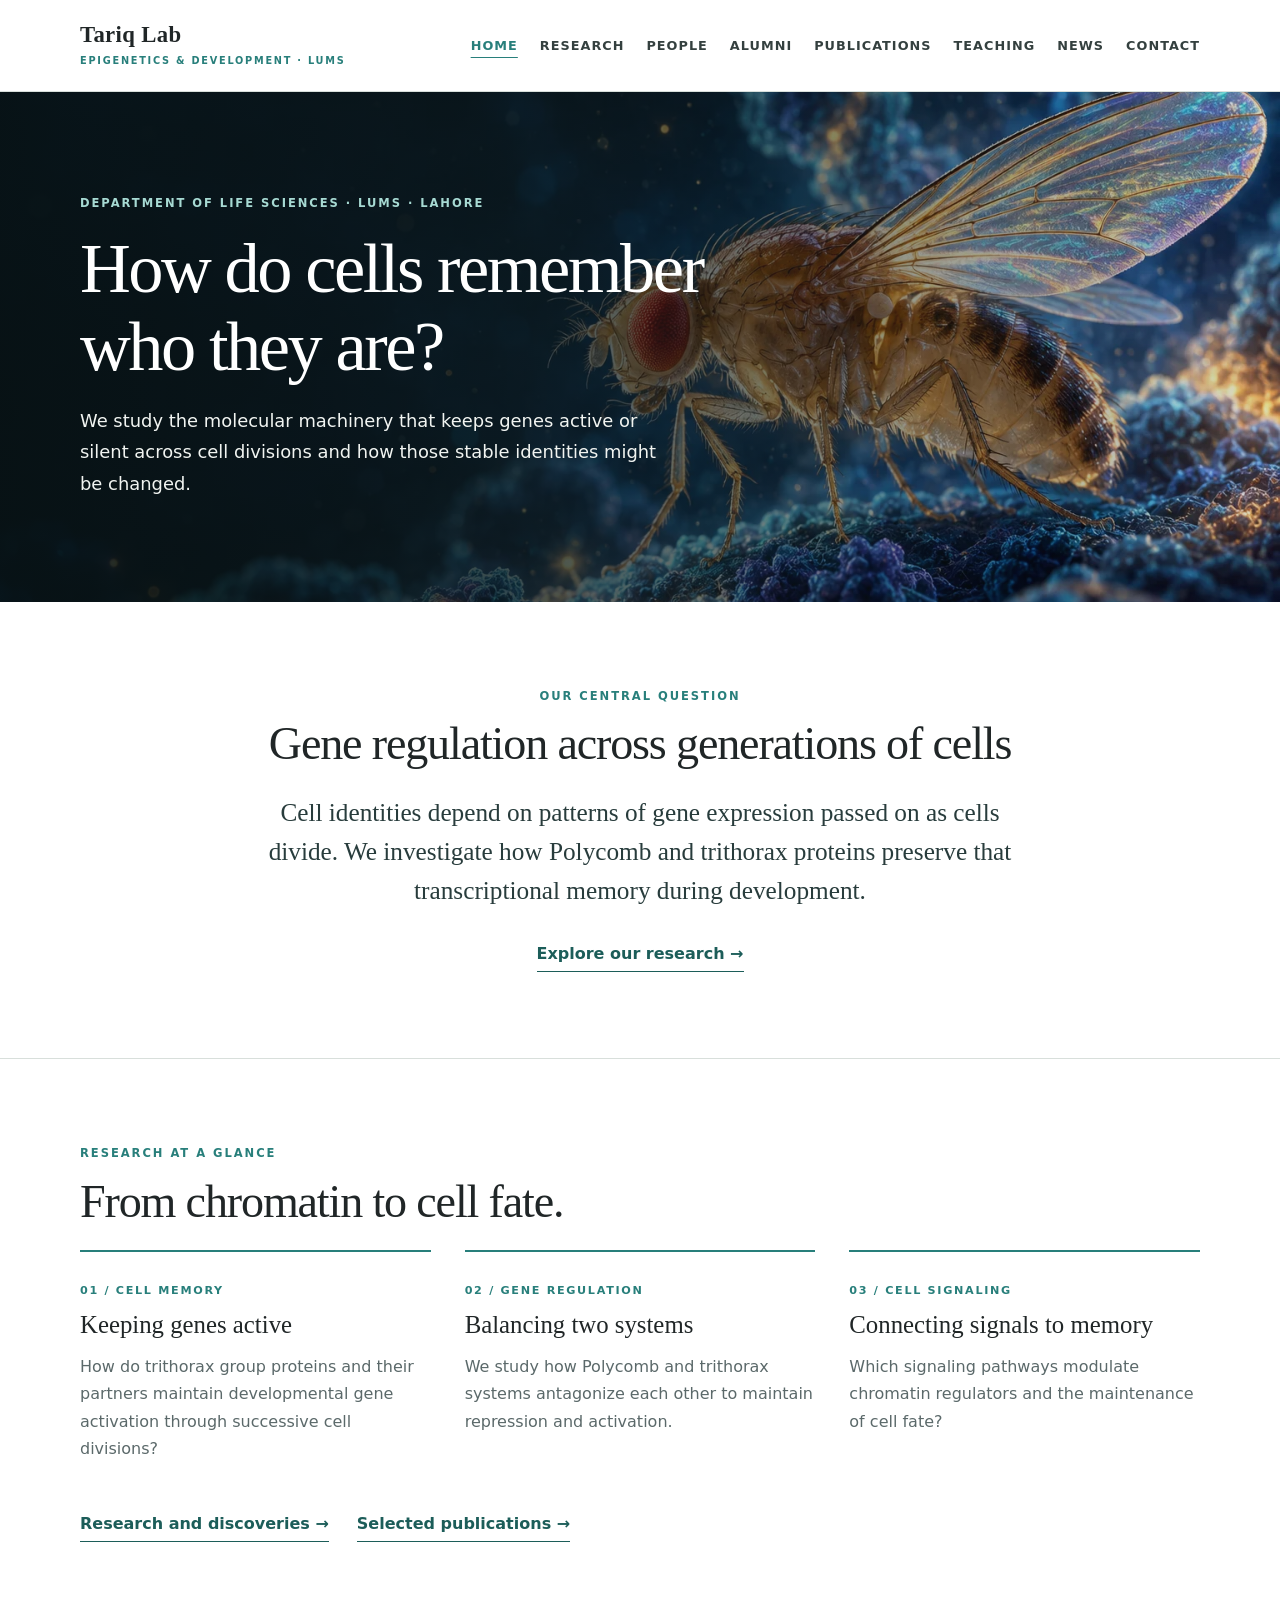
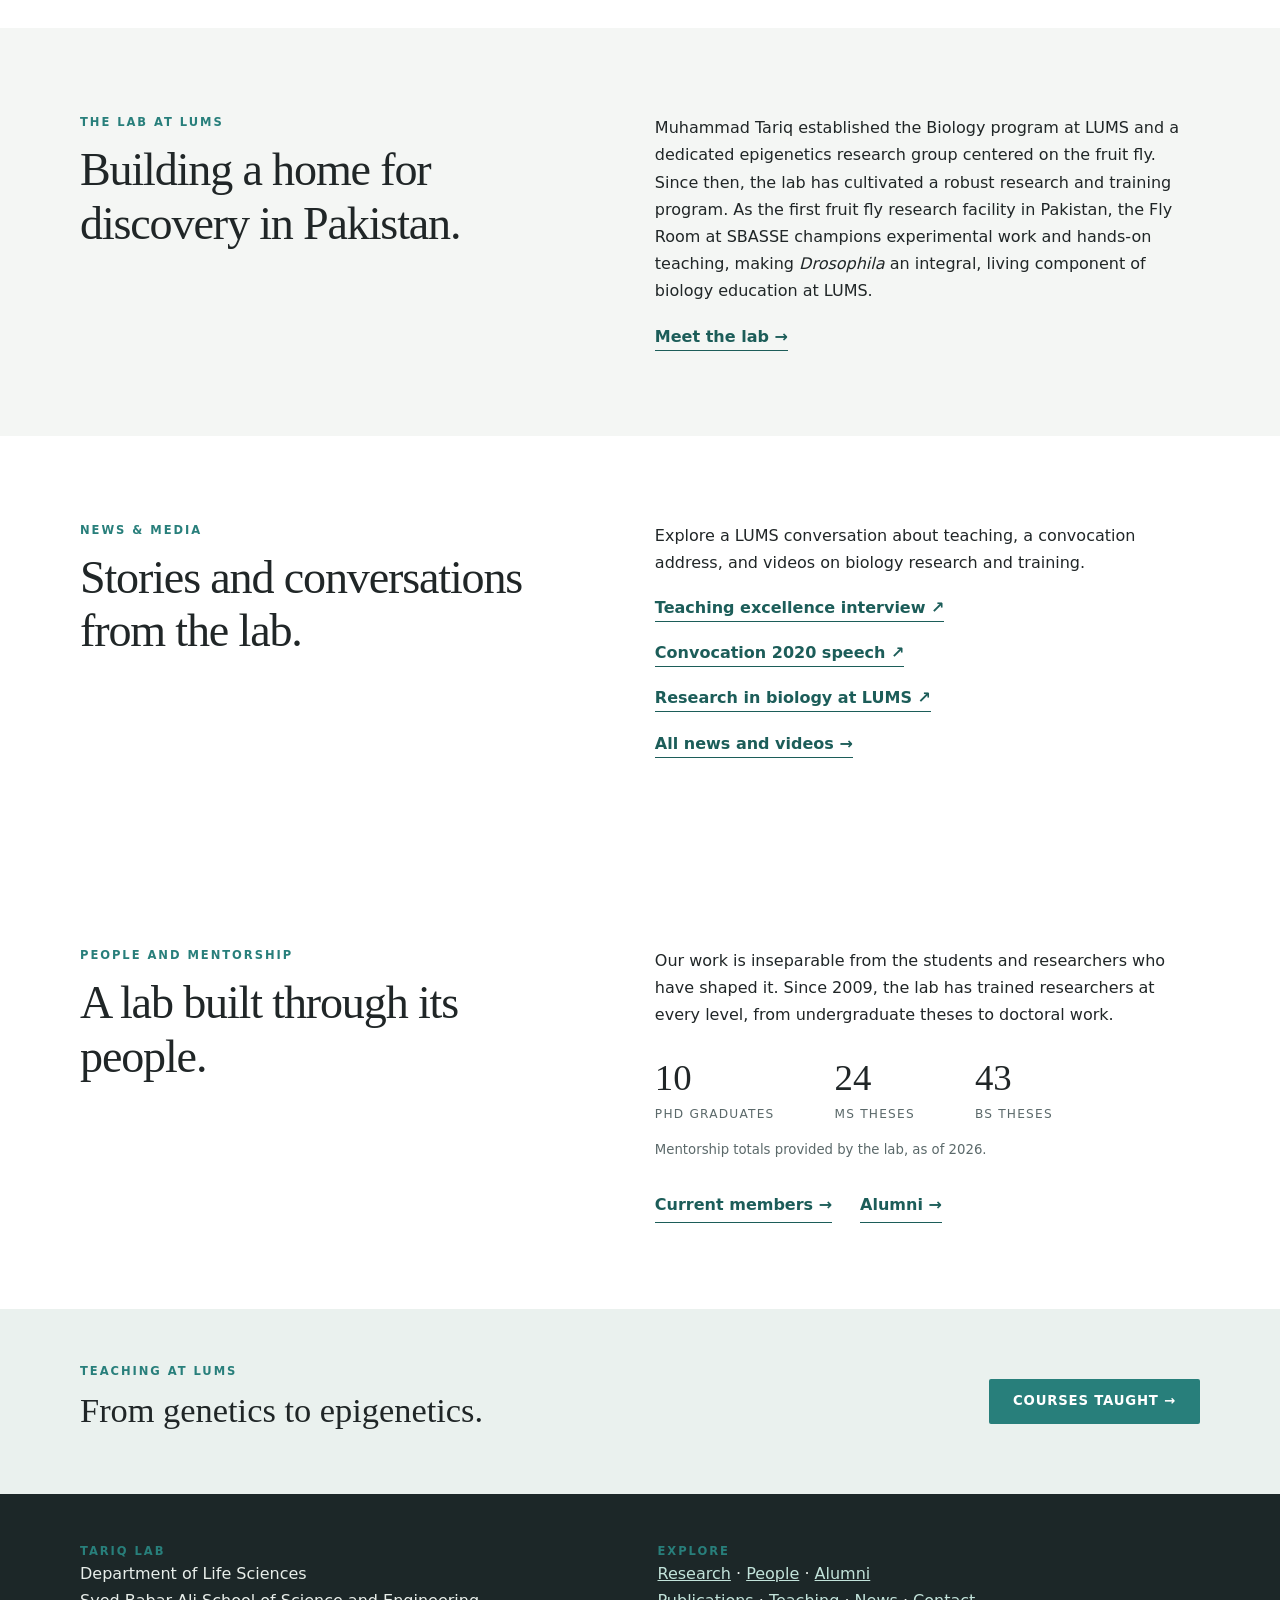
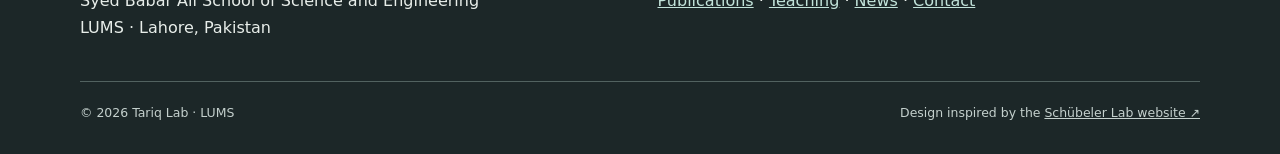
==== commit 805f81a9: "Feature three News links on home page" ====
--- a/index.html
+++ b/index.html
@@ -18,7 +18,7 @@
   <article class="feature"><span class="number">03 / CELL SIGNALING</span><h3>Connecting signals to memory</h3><p>Which signaling pathways modulate chromatin regulators and the maintenance of cell fate?</p></article>
 </div><div class="link-row"><a class="text-link" href="research.html">Research and discoveries →</a><a class="text-link" href="publications.html">Selected publications →</a></div></div></section>
 <section class="section soft"><div class="wrap split"><div><div class="eyebrow">The lab at LUMS</div><h2>Building a home for discovery in Pakistan.</h2></div><div><p>Muhammad Tariq established the Biology program at LUMS and a dedicated epigenetics research group centered on the fruit fly. Since then, the lab has cultivated a robust research and training program. As the first fruit fly research facility in Pakistan, the Fly Room at SBASSE champions experimental work and hands-on teaching, making <em>Drosophila</em> an integral, living component of biology education at LUMS.</p><a class="text-link" href="people.html">Meet the lab →</a></div></div></section>
-<section class="section"><div class="wrap split"><div><div class="eyebrow">News &amp; media</div><h2>Stories and conversations from the lab.</h2></div><div><p>Explore a LUMS conversation about teaching, a convocation address, and videos on biology research and training.</p><p><a class="text-link" href="news.html">Browse news and videos →</a></p></div></div></section>
+<section class="section"><div class="wrap split"><div><div class="eyebrow">News &amp; media</div><h2>Stories and conversations from the lab.</h2></div><div><p>Explore a LUMS conversation about teaching, a convocation address, and videos on biology research and training.</p><p><a class="text-link" href="https://lums.edu.pk/news/conversation-dr-muhammad-tariq-recipient-vice-chancellors-award-teaching-excellence" target="_blank" rel="noopener noreferrer">Teaching excellence interview ↗</a></p><p><a class="text-link" href="https://www.youtube.com/watch?v=o_0iRFerHF0" target="_blank" rel="noopener noreferrer">Convocation 2020 speech ↗</a></p><p><a class="text-link" href="https://www.facebook.com/lahoreuniversityofmanagementsciences/videos/at-lums-research-in-biology-is-an-immersive-experience-that-prepares-ms-and-phd-/1495875978861127/" target="_blank" rel="noopener noreferrer">Research in biology at LUMS ↗</a></p><p><a class="text-link" href="news.html">All news and videos →</a></p></div></div></section>
 <section class="section"><div class="wrap split"><div><div class="eyebrow">People and mentorship</div><h2>A lab built through its people.</h2></div><div><p>Our work is inseparable from the students and researchers who have shaped it. Since 2009, the lab has trained researchers at every level, from undergraduate theses to doctoral work.</p><div class="stat-row"><div><strong>10</strong><span>PhD graduates</span></div><div><strong>24</strong><span>MS theses</span></div><div><strong>43</strong><span>BS theses</span></div></div><p class="small-note">Mentorship totals provided by the lab, as of 2026.</p><div class="link-row"><a class="text-link" href="people.html">Current members →</a><a class="text-link" href="alumni.html">Alumni →</a></div></div></div></section></main>
 <aside class="related"><div class="wrap related-inner"><div><div class="eyebrow">Teaching at LUMS</div><h2>From genetics to epigenetics.</h2></div><a class="button" href="teaching.html">Courses taught →</a></div></aside>
 <footer class="site-footer"><div class="wrap">
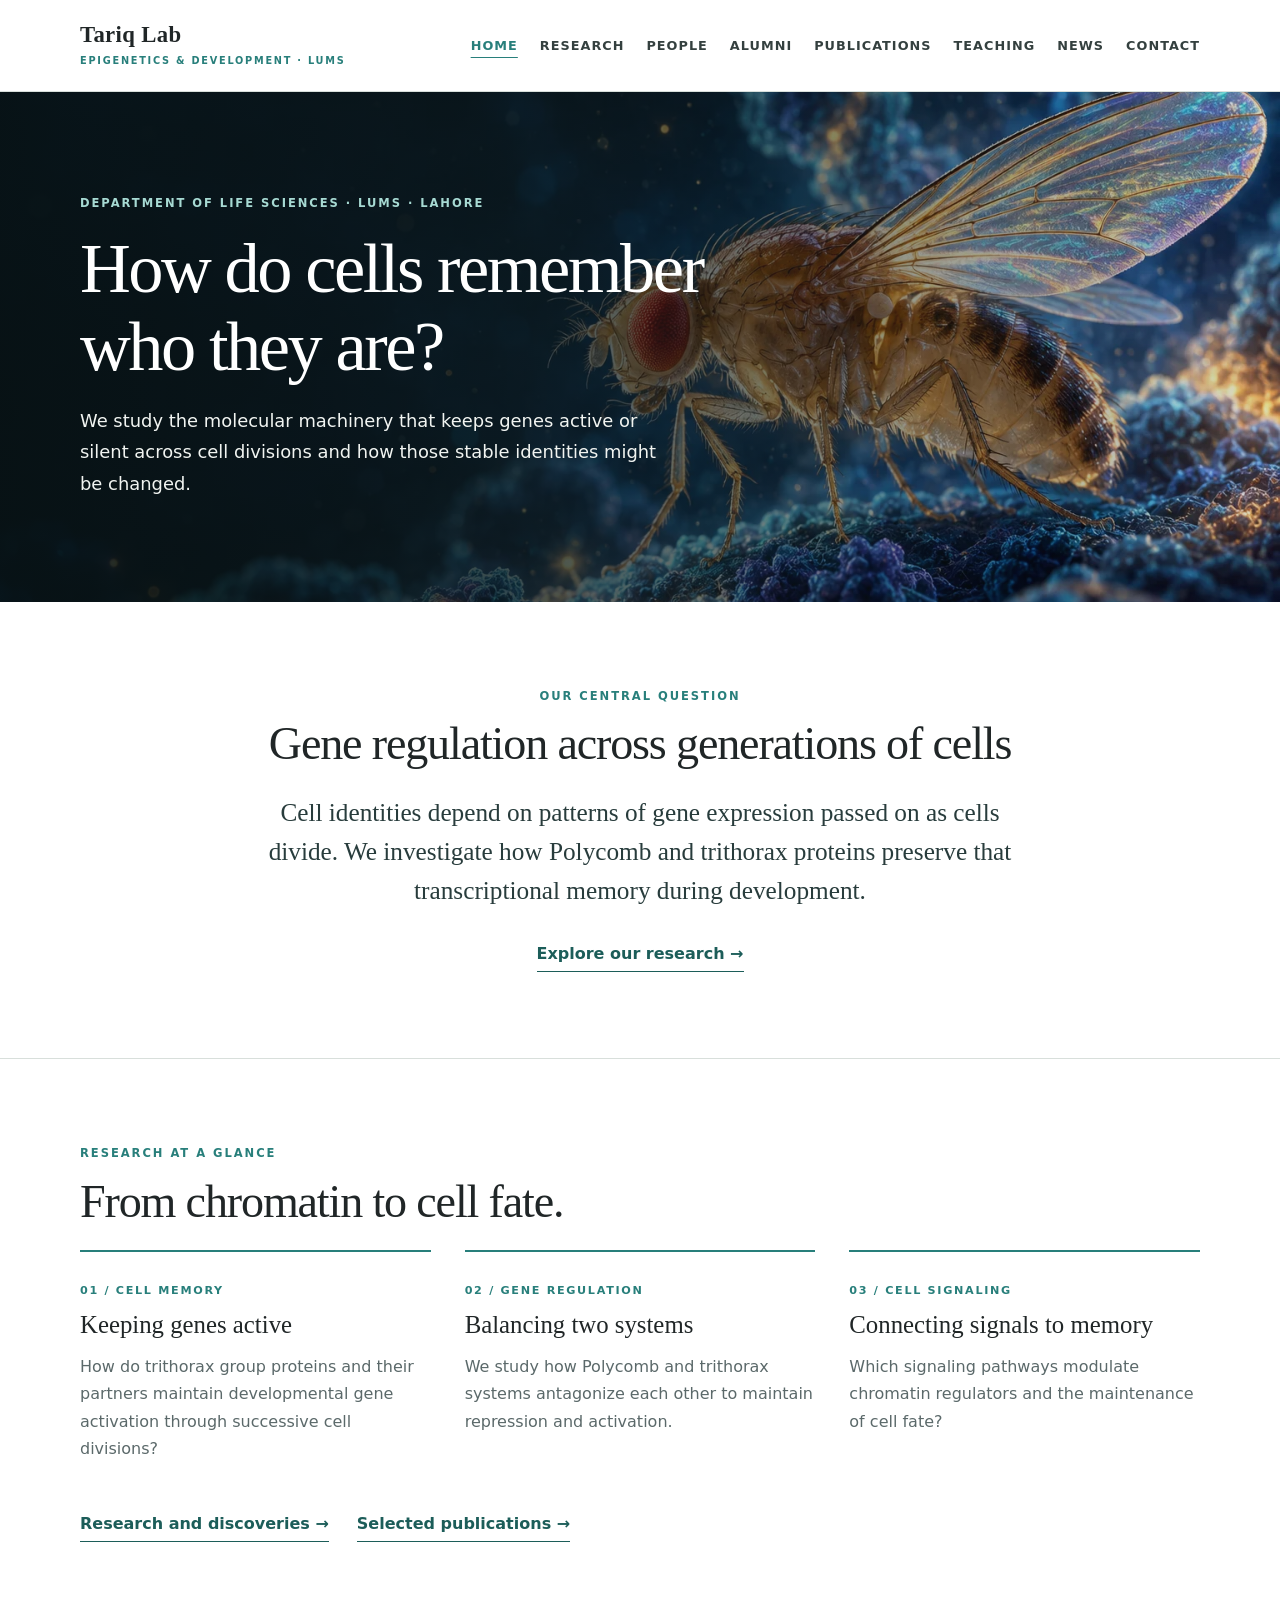
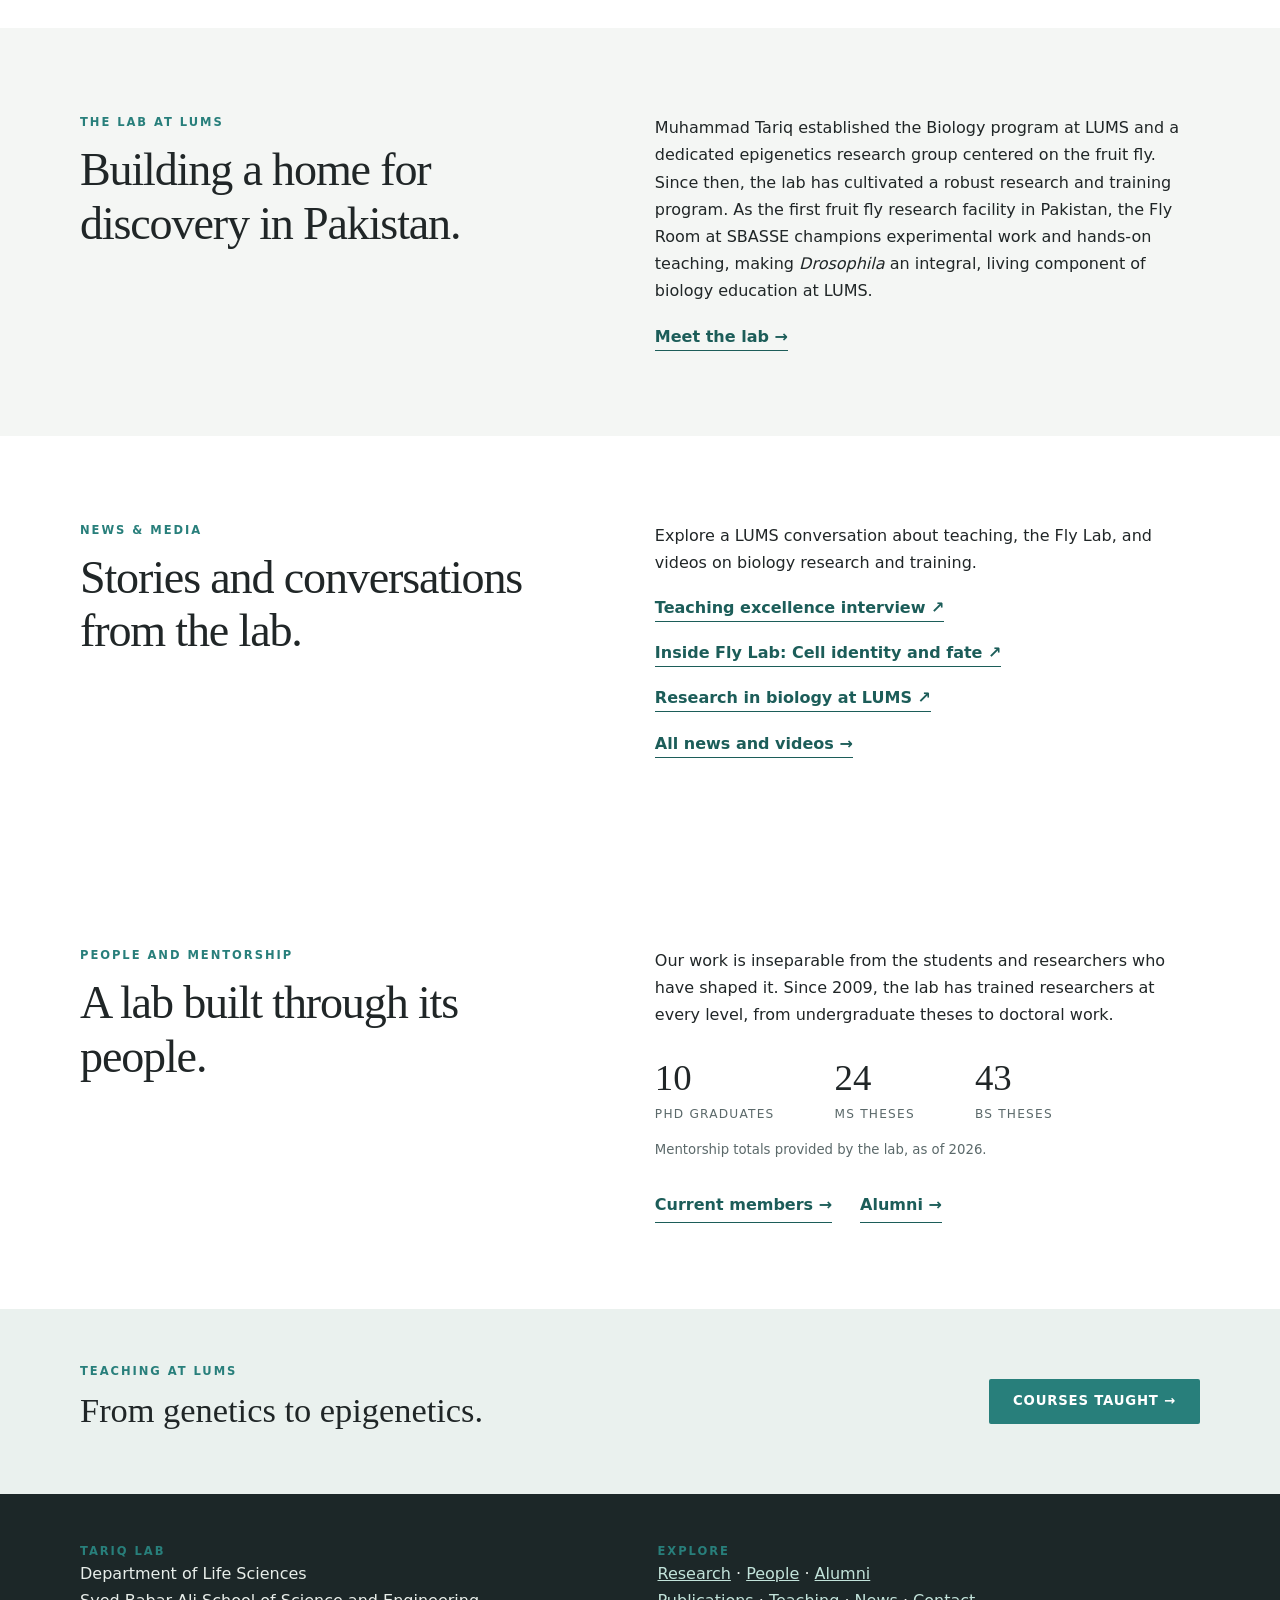
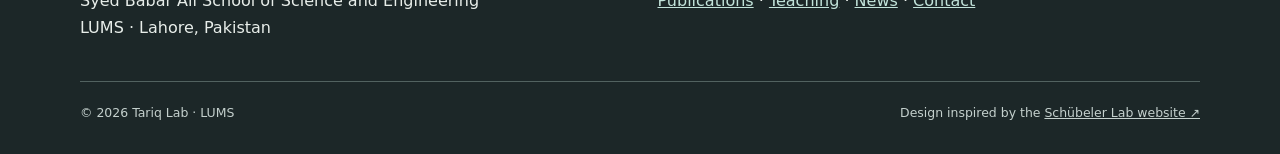
==== commit f284ab54: "Feature Fly Lab video first on News page" ====
--- a/index.html
+++ b/index.html
@@ -18,7 +18,7 @@
   <article class="feature"><span class="number">03 / CELL SIGNALING</span><h3>Connecting signals to memory</h3><p>Which signaling pathways modulate chromatin regulators and the maintenance of cell fate?</p></article>
 </div><div class="link-row"><a class="text-link" href="research.html">Research and discoveries →</a><a class="text-link" href="publications.html">Selected publications →</a></div></div></section>
 <section class="section soft"><div class="wrap split"><div><div class="eyebrow">The lab at LUMS</div><h2>Building a home for discovery in Pakistan.</h2></div><div><p>Muhammad Tariq established the Biology program at LUMS and a dedicated epigenetics research group centered on the fruit fly. Since then, the lab has cultivated a robust research and training program. As the first fruit fly research facility in Pakistan, the Fly Room at SBASSE champions experimental work and hands-on teaching, making <em>Drosophila</em> an integral, living component of biology education at LUMS.</p><a class="text-link" href="people.html">Meet the lab →</a></div></div></section>
-<section class="section"><div class="wrap split"><div><div class="eyebrow">News &amp; media</div><h2>Stories and conversations from the lab.</h2></div><div><p>Explore a LUMS conversation about teaching, a convocation address, and videos on biology research and training.</p><p><a class="text-link" href="https://lums.edu.pk/news/conversation-dr-muhammad-tariq-recipient-vice-chancellors-award-teaching-excellence" target="_blank" rel="noopener noreferrer">Teaching excellence interview ↗</a></p><p><a class="text-link" href="https://www.youtube.com/watch?v=o_0iRFerHF0" target="_blank" rel="noopener noreferrer">Convocation 2020 speech ↗</a></p><p><a class="text-link" href="https://www.facebook.com/lahoreuniversityofmanagementsciences/videos/at-lums-research-in-biology-is-an-immersive-experience-that-prepares-ms-and-phd-/1495875978861127/" target="_blank" rel="noopener noreferrer">Research in biology at LUMS ↗</a></p><p><a class="text-link" href="news.html">All news and videos →</a></p></div></div></section>
+<section class="section"><div class="wrap split"><div><div class="eyebrow">News &amp; media</div><h2>Stories and conversations from the lab.</h2></div><div><p>Explore a LUMS conversation about teaching, the Fly Lab, and videos on biology research and training.</p><p><a class="text-link" href="https://lums.edu.pk/news/conversation-dr-muhammad-tariq-recipient-vice-chancellors-award-teaching-excellence" target="_blank" rel="noopener noreferrer">Teaching excellence interview ↗</a></p><p><a class="text-link" href="https://www.youtube.com/watch?v=PY4rpcMR7Qs" target="_blank" rel="noopener noreferrer">Inside Fly Lab: Cell identity and fate ↗</a></p><p><a class="text-link" href="https://www.facebook.com/lahoreuniversityofmanagementsciences/videos/at-lums-research-in-biology-is-an-immersive-experience-that-prepares-ms-and-phd-/1495875978861127/" target="_blank" rel="noopener noreferrer">Research in biology at LUMS ↗</a></p><p><a class="text-link" href="news.html">All news and videos →</a></p></div></div></section>
 <section class="section"><div class="wrap split"><div><div class="eyebrow">People and mentorship</div><h2>A lab built through its people.</h2></div><div><p>Our work is inseparable from the students and researchers who have shaped it. Since 2009, the lab has trained researchers at every level, from undergraduate theses to doctoral work.</p><div class="stat-row"><div><strong>10</strong><span>PhD graduates</span></div><div><strong>24</strong><span>MS theses</span></div><div><strong>43</strong><span>BS theses</span></div></div><p class="small-note">Mentorship totals provided by the lab, as of 2026.</p><div class="link-row"><a class="text-link" href="people.html">Current members →</a><a class="text-link" href="alumni.html">Alumni →</a></div></div></div></section></main>
 <aside class="related"><div class="wrap related-inner"><div><div class="eyebrow">Teaching at LUMS</div><h2>From genetics to epigenetics.</h2></div><a class="button" href="teaching.html">Courses taught →</a></div></aside>
 <footer class="site-footer"><div class="wrap">
